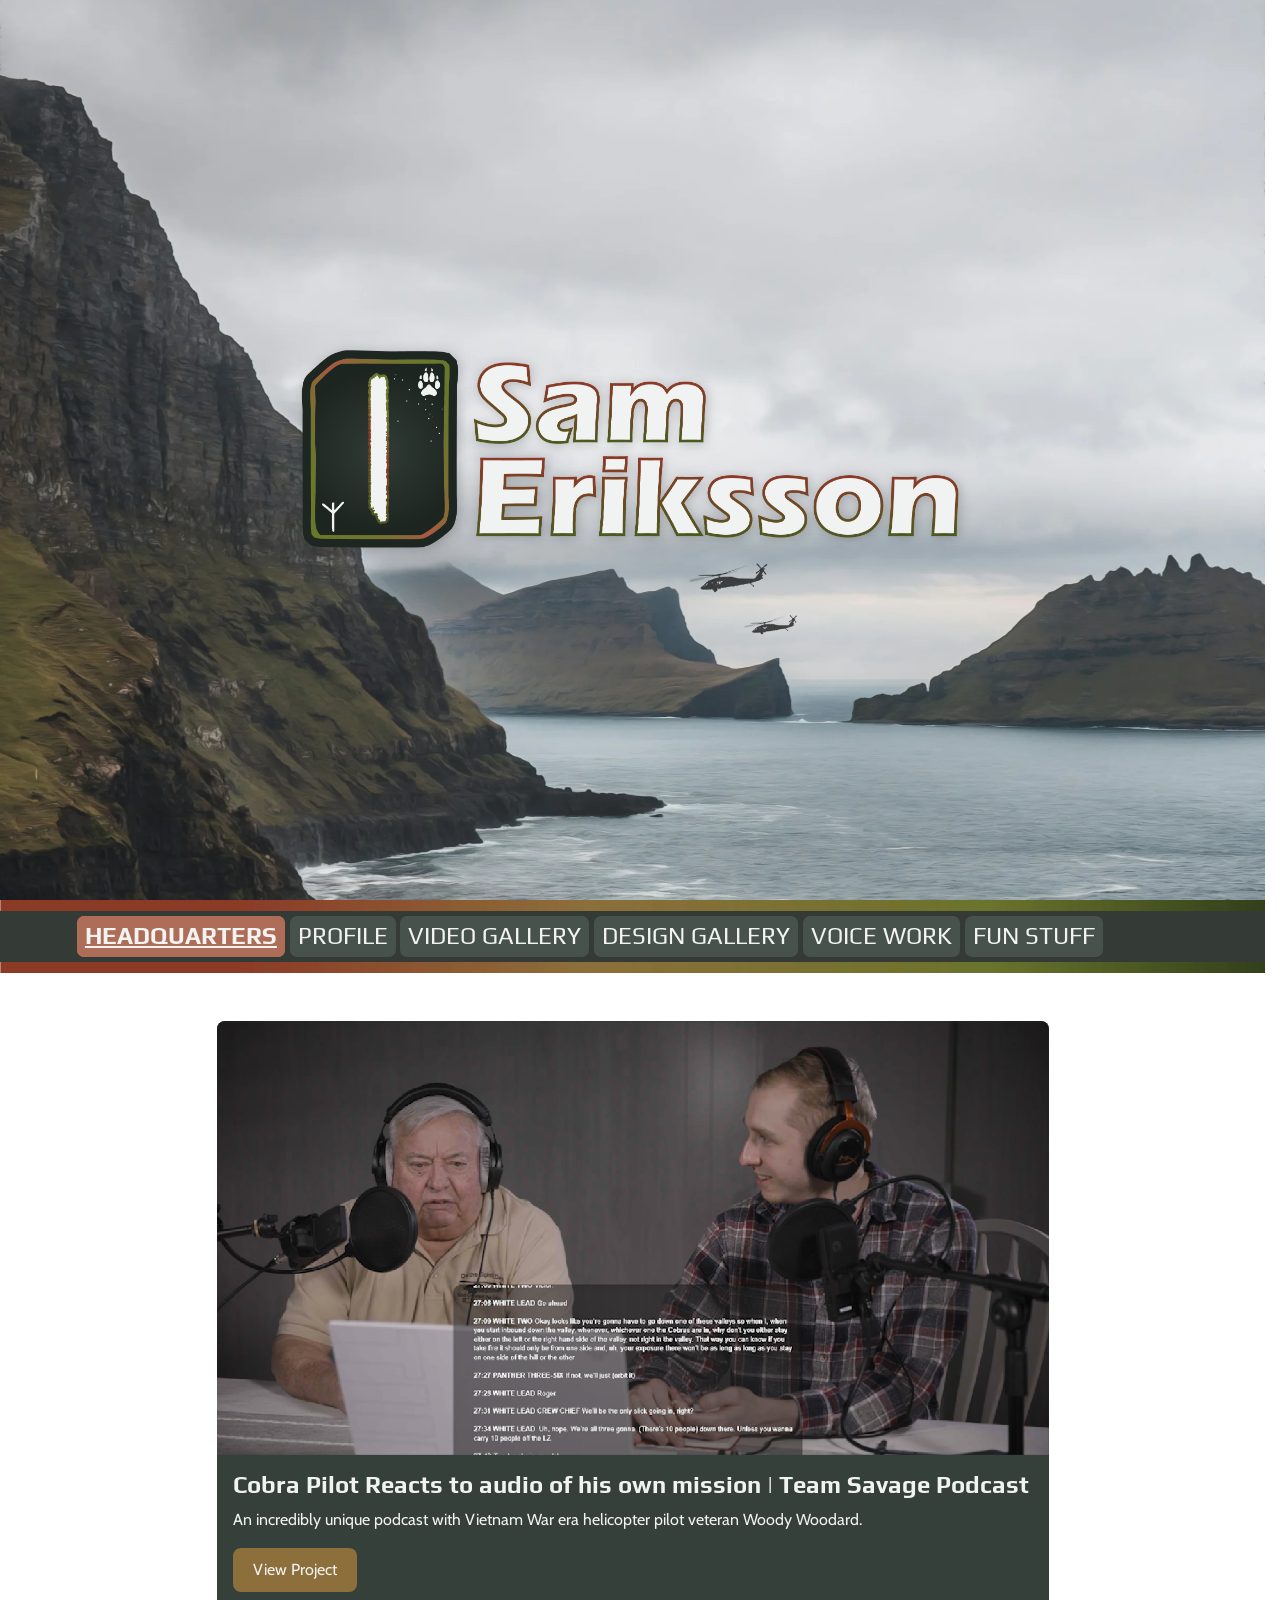
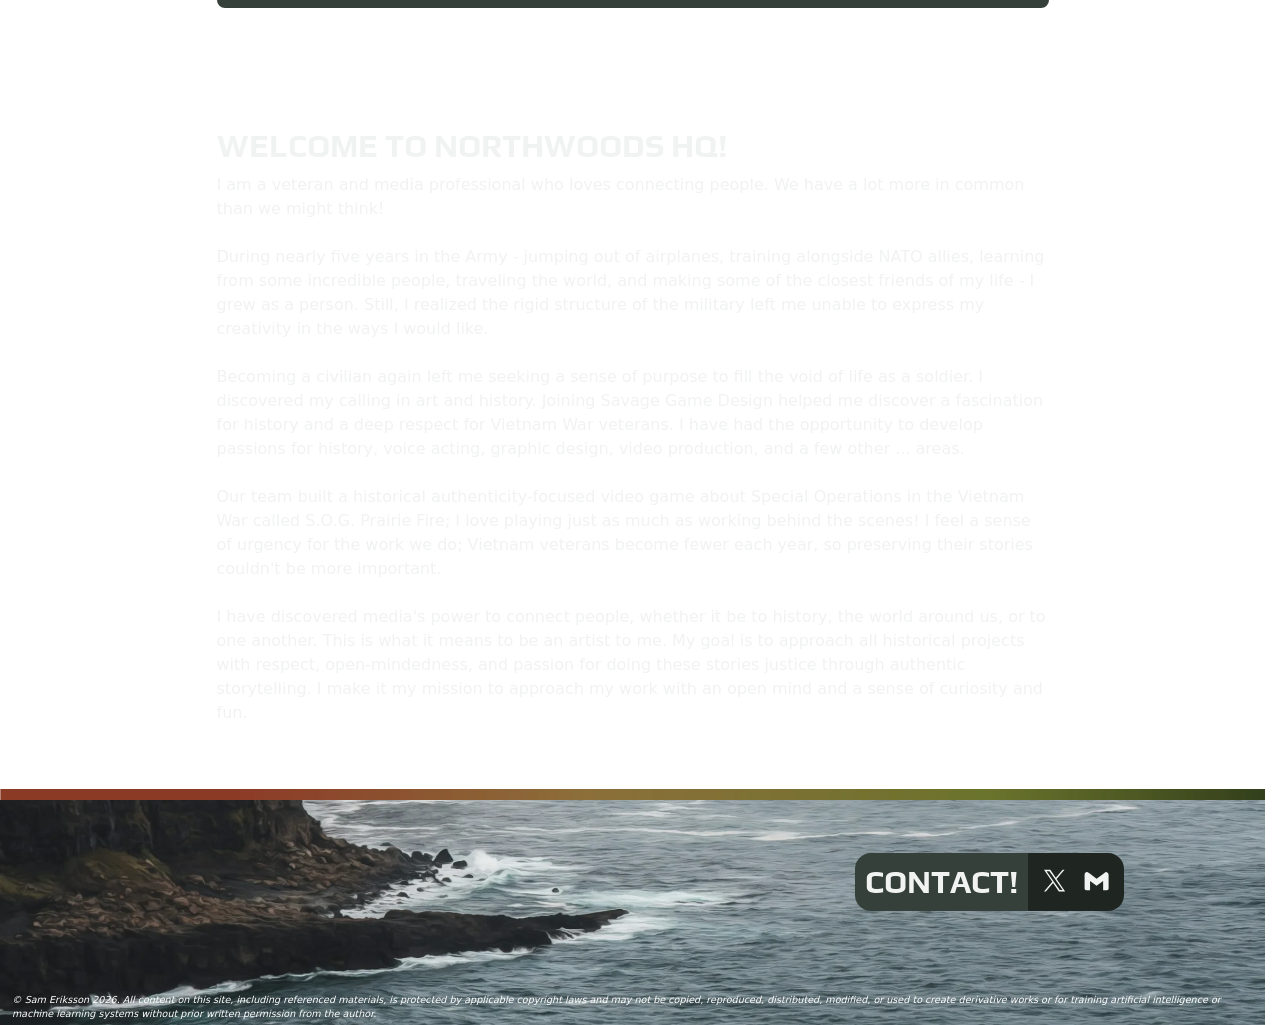
==== index.html @ 8414e34a "MAJOR update to video gallery content and functionality fixed bug with iframes disappearing" ====
<!DOCTYPE html>

<html lang="en">

	<head>
		<link href='https://cdn.knightlab.com/libs/soundcite/latest/css/player.css' rel='stylesheet' type='text/css'><script type='text/javascript' src='https://cdn.knightlab.com/libs/soundcite/latest/js/soundcite.min.js'></script>

		<link rel="stylesheet" href="https://cdnjs.cloudflare.com/ajax/libs/animate.css/4.1.1/animate.min.css"/>
		
		<meta name="viewport" content="width=device-width, initial-scale=1">

		<meta name="description" content="Voice Actor, artist, historical enthusiast who is passionate about storytelling and authenticity. Currently a member of Team Savage.">

		<title>Sam Eriksson</title>

		<link href="https://cdn.jsdelivr.net/npm/bootstrap@5.3.8/dist/css/bootstrap.min.css" rel="stylesheet" integrity="sha384-sRIl4kxILFvY47J16cr9ZwB07vP4J8+LH7qKQnuqkuIAvNWLzeN8tE5YBujZqJLB" crossorigin="anonymous">

		<meta property="og:image" content="https://nordtactics.github.io/images/thumbnail.webp">

		<link href="./styles/style.css" rel="stylesheet">

		<link rel="icon" href="images/favicon.ico" type="image/x-icon">

</head>
	
	<body>
		

		<!-- Hero Section -->
		<section id="hero" class="hero-section">
			<div class="container h-100 d-flex align-items-center justify-content-center">
				<div class="text-center text-white">
					<img id="herologo" src="images/logoheader.webp"/>
					<!--<p class="lead mb-4">Crafting beautiful digital experiences</p>-->
				</div>
			</div>
		</section>
		<!-- Navigation -->
		<div class="container-fluid sticky-top navcontainer">
			<img id="colorbar" src="images/colorbar.webp"></img>

			<nav class="navbar navbar-expand-md navbar-dark justify-content-center sticky-top">
				
				<div class="container">

					<button class="navbar-toggler" type="button" data-bs-toggle="collapse" data-bs-target="#navbarNav" aria-controls="navbarNav" aria-expanded="false" aria-label="Toggle navigation">
						<span class="navbar-toggler-icon"></span>
								</button>

							<div class="collapse navbar-collapse" id="navbarNav">								<ul class="navbar-nav">
									<li class="nav-item">
										<a class="nav-link selected" href="index.html">HEADQUARTERS</a>
									</li>
									<li class="nav-item">
										<a href="profile.html" class="nav-link" href="#">PROFILE</a>
									</li>
									<li class="nav-item">
										<a class="nav-link" href="videogallery.html">VIDEO GALLERY</a>
									</li>
										<li class="nav-item">
										<a class="nav-link" href="designgallery.html">DESIGN GALLERY</a>
									</li>
									<li class="nav-item" href="#work">
										<a class="nav-link" href="voicework.html">VOICE WORK</a>
									</li>
									<li class="nav-item" href="#work">
										<a class="nav-link" href="fun.html">FUN STUFF</a>
									</li>
								</ul>
							</div>
					

				</div>
			</nav>
	        <img id="colorbar" src="images/colorbar.webp"></img>

		</div>

		<!-- Content -->

			<section class="carousel py-5">
			<div class="container">
				
				<div class="carousel slide" id="HQCarousel" data-bs-interval="6000" data-bs-ride="carousel">
					<div class="carousel-inner">
						<div class="carousel-item active">
							<div class="card work-card">
								<img class="thumbnail" src="images/thumbs/woody.webp">
									<div class="card-body">
										<h2 class="card-title">Cobra Pilot Reacts to audio of his own mission | Team Savage Podcast</h5>
										<p class="card-text">An incredibly unique podcast with Vietnam War era helicopter pilot veteran Woody Woodard.</p>
										<button type="button" class="btn btn-primary" data-bs-toggle="modal" data-bs-target="#p1DetailsModal">
										View Project
										</button>
									</div>
							</div>
						</div>
						<div class="carousel-item">
							<div class="card work-card">
								<img class="thumbnail" src="images/thumbs/atf.webp">
									<div class="card-body">
										<h2 class="card-title">Across The Fence Trailer | Team Savage</h5>
										<p class="card-text">An overview trailer for the latest gamemode for S.O.G. Prairie Fire.</p>
										<button type="button" class="btn btn-primary" data-bs-toggle="modal" data-bs-target="#p2DetailsModal">
										View Project
										</button>
									</div>
							</div>
						</div>
						<div class="carousel-item">
							<div class="card work-card">
								<img class="thumbnail" src="images/thumbs/hh.webp">
									<div class="card-body">
										<h2 class="card-title">Hall of Heroes Display Video | Team Savage</h5>
										<p class="card-text">A historical overview of MACV-SOG combining historical photos and images with cinematic footage from S.O.G. Prairie Fire. Currently displayed at Ft. Campbell, KY.</p>
										
									</div>
									<div class="card-body btn-low">
										<button type="button" class="btn btn-primary" data-bs-toggle="modal" data-bs-target="#p3DetailsModal">
										View Project
										</button>
									</div>
							</div>
						</div>
					</div>
					<button class="carousel-control-prev" type="button" data-bs-target="#HQCarousel" data-bs-slide="prev">
						<span class="carousel-control-prev-icon" aria-hidden="true"></span>
					</button>
					<button class="carousel-control-next" type="button" data-bs-target="#HQCarousel" data-bs-slide="next">
						<span class="carousel-control-next-icon" aria-hidden="true"></span>
					</button>
				</div>
			<div class="textcontent">
			<h2 class="headingspacer">WELCOME TO NORTHWOODS HQ!</h2>
			<p class="text-start">
				
				I am a veteran and media professional who loves connecting people. We have a lot more in common than we might think! 
				<br/>
				<br/>During nearly five years in the Army - jumping out of airplanes, training alongside NATO allies, learning from some incredible people, traveling the world, and making some of the closest friends of my life - I grew as a person. Still, I realized the rigid structure of the military left me unable to express my creativity in the ways I would like. 
				<br/>
				<br/>Becoming a civilian again left me seeking a sense of purpose to fill the void of life as a soldier. I discovered my calling in art and history. Joining Savage Game Design helped me discover a fascination for history and a deep respect for Vietnam War veterans. I have had the opportunity to develop passions for history, voice acting, graphic design, video production, and a few other ... areas.
				<br/>
				<br/>Our team built a historical authenticity-focused video game about Special Operations in the Vietnam War called S.O.G. Prairie Fire; I love playing just as much as working behind the scenes! I feel a sense of urgency for the work we do; Vietnam veterans become fewer each year, so preserving their stories couldn't be more important. 
				<br/>
				<br/>I have discovered media's power to connect people, whether it be to history, the world around us, or to one another. This is what it means to be an artist to me. My goal is to approach all historical projects with respect, open-mindedness, and passion for doing these stories justice through authentic storytelling. I make it my mission to approach my work with an open mind and a sense of curiosity and fun.</p>

			</div>
		</div>
		</section>
		





			<!-- Modal Project 1 Details-->
			<div class="modal fade" id="p1DetailsModal" tabindex="-1" aria-labelledby="exampleModalLabel" aria-hidden="true">
			<div class="modal-dialog">
				<div class="modal-content">
				<div class="modal-header">
					<h1 class="modal-title fs-5" id="exampleModalLabel"></h1>
					<button type="button" class="btn-close" data-bs-dismiss="modal" aria-label="Close"></button>
				</div>
				<div class="modal-body  justify-content-center">
					<div class="container">
						<div class="row">
							<div class="col-md-8">
								
								<div class="modalvideo">
									<iframe class="spaceout" 
									data-src="https://www.youtube.com/embed/WcFWVOX9ofk?si=j7NJPGKdG7xYlM5q" 
									src=""
									title="YouTube video player" 
									frameborder="0" 
									allow="accelerometer; autoplay=1; clipboard-write; encrypted-media; gyroscope; picture-in-picture; web-share" referrerpolicy="strict-origin-when-cross-origin" allowfullscreen>
									</iframe>	
								<h2 class="headingspacer">Cobra Pilot Reacts to audio of his own mission</h2>
								<h3>Team Savage Archival Audio Project</h3>
									<p class="bottomspacer">Of all the projects I have worked on with Team Savage, this is one of the most meaningful I have had the opportunity to be part of. Several summers ago, I undertook the task of transcribing a chaotic and lengthy audio recording of a top secret combat mission in Laos conducted by members of MACV-SOG. I began this independently in my free time, with only limited background from articles and a podcast featuring John Plaster, who served as a Covey rider on the mission.
									<br/><br/>In this role, he operated from the back seat of a forward air controller OV-10 Bronco, helping coordinate air support for two reconnaissance teams on the ground deep in enemy territory. The mission was highly unusual. Two separate teams, miles apart, were compromised at the same time. Plaster and his pilot, Mike Cryer, alongside supporting elements flying A-1 Skyraider, UH-1 Huey helicopters from the 57th Assault Helicopter Company, and AH-1G Cobra gunships from the 361st Aerial Weapons Company, worked to hold off a large enemy force long enough to extract both teams.
									<br/><br/>Early in the engagement, David “Lurch” Mixter of Recon Team Colorado was killed when an NVA rocket struck him after he pushed teammate Lyn St. Laurent to the ground, saving his life.
									<br/><br/>A tape like this is exceedingly rare, as the nature of SOG operations prevented any photographs or recordings of this nature. Still, some crew members on board a 57th AHC helicopter let the tapes roll as the battle raged in the air and on the ground. Team Savage received our copy from Barry Lewis Subelsky, and our audio engineer Dennis Kahl cleaned up the tape. We received permission from Plaster to include the recordings in our video game, S.O.G. Prairie Fire, as a way to connect players to the history and the real men who ran these missions. 
									<br/><br/>The transcription process itself was demanding. The recording captured multiple overlapping radio transmissions with little context. I spent the summer listening repeatedly, working to identify voices, terminology, and the evolving battlefield situation. I received invaluable support from my friend and MACV-SOG veteran Don Haase, a former Huey crew chief, who helped interpret difficult segments and clarify operational details.
									<br/><br/>Years later, at a SOG reunion, I spoke with Colonel Barry Pencek, who connected me with Chief Warrant Officer 3 Woody Woodard, a Cobra pilot who had flown on the mission with the 361st in January 1971. After reaching out, Woody confirmed his involvement and invited me and our film specialist Paul Hildebrandt to his home. We spent an afternoon recording an interview and reviewing the original audio together. He was exceptionally generous with his time and insight, offering a deeper understanding of the air operations that shaped the mission.
									<br/><br/>Woody sadly passed away not long after, and this video was released in his honor. This project is intended to preserve and share the experiences of the aviators and recon teams involved, and to ensure their actions and sacrifices are remembered. I edited and assembled the footage from the interview and archival audio into the final piece, which we released on the Savage Game Design YouTube channel. We later had the opportunity to meet with Lyn St. Laurent for a similar recording, which is currently in production.
									</p>
								</div>
							</div>
						</div>	
					</div>
				</div>
				<div class="modal-footer">
					<button type="button" class="btn btn-secondary" data-bs-dismiss="modal">Close</button>
				</div>
				</div>
			</div>
			</div>
			<!-- Modal Project 2 Details-->
				<div class="modal fade" id="p2DetailsModal" tabindex="-1" aria-labelledby="exampleModalLabel" aria-hidden="true">
			<div class="modal-dialog">
				<div class="modal-content">
				<div class="modal-header">
					<h1 class="modal-title fs-5" id="exampleModalLabel"></h1>
					<button type="button" class="btn-close" data-bs-dismiss="modal" aria-label="Close"></button>
				</div>
				<div class="modal-body  justify-content-center">
					<div class="container">
						<div class="row">
							<div class="col-md-8">
								
								<div class="modalvideo">
									<iframe width="560" height="315" 
									data-src="https://www.youtube.com/embed/nj5T0MYm0lQ?si=mM4EMMw5zrp8kwr2"
									src=""
									title="YouTube video player" frameborder="0" allow="accelerometer; autoplay; clipboard-write; encrypted-media; gyroscope; picture-in-picture; web-share" referrerpolicy="strict-origin-when-cross-origin" allowfullscreen></iframe>
								<h2 class="headingspacer">Across The Fence Trailer</h2>
								<h3>Team Savage S.O.G. Prairie Fire Gamemode Trailer</h3>
									<p class="bottomspacer">This is an overview trailer of Savage Game Design’s latest game mode for S.O.G. Prairie Fire: Across The Fence. To record the footage, I accompanied our developer team and friends on a mission and used Arma 3’s ‘Bulldozer’ developer camera to capture the team conducting reconnaissance on North Vietnamese forces.
									<br/><br/>I deeply enjoy creating cinematics like this. One of the key factors was keeping the intro segment short, hard hitting, and exciting. I synchronized shots from a recorded gameplay session with music from the game, and I am proud of how it turned out. It helped to work with an expert group of players from our developer reconnaissance team, RT Columbia, many of whom have met in real life. I also wanted to capture the energy of the in-game hint system, in which our voice acting team gets to portray SOG Veteran team leaders giving tactical advice to the player on missions.
									<br/><br/>Across The Fence is based on the book of the same name by John Stryker Meyer, who serves as a military advisor for S.O.G. Prairie Fire. The game mode allows players to conduct recon missions as commandos during the Vietnam War, featuring unique progression and gameplay mechanics such as unlockable skills, realistic enemy tactics, and a constant sense of operating deep in enemy territory while heavily outnumbered.
									</p>
								</div>	
							</div>
						</div>	
					</div>
				</div>
				<div class="modal-footer">
					<button type="button" class="btn btn-secondary" data-bs-dismiss="modal">Close</button>
				</div>
				</div>
			</div>
			</div>
		<!-- Modal Project 3 Details-->
			<div class="modal fade" id="p3DetailsModal" tabindex="-1" aria-labelledby="exampleModalLabel" aria-hidden="true">
				<div class="modal-dialog">
					<div class="modal-content">
					<div class="modal-header">
						<h1 class="modal-title fs-5" id="exampleModalLabel"></h1>
						<button type="button" class="btn-close" data-bs-dismiss="modal" aria-label="Close"></button>
					</div>
					<div class="modal-body  justify-content-center">
						<div class="container">
							<div class="row">
								<div class="col-md-8">
									
									<div class="modalvideo">
											<iframe width="560" height="315" 
											data-src="https://www.youtube.com/embed/8CfROBFaedk?si=qZOE0wJO1yUXdnpR" 
											src=""
											title="YouTube video player" frameborder="0" allow="accelerometer; autoplay; clipboard-write; encrypted-media; gyroscope; picture-in-picture; web-share" referrerpolicy="strict-origin-when-cross-origin" allowfullscreen></iframe>
										<h2 class="headingspacer">Hall of Heroes Display Video</h2>
										<h3>Team Savage MACV-SOG Tribute</h3>
											<p class="bottomspacer">Savage Game Design had the opportunity to contribute to a collaborative effort to create a museum exhibit focused on MACV-SOG, a highly-classified unit that conducted incredibly dangerous operations during the Vietnam War and pioneered many tactics, techniques, and procedures that would reach decades into the future of Special Operations history. 
											<br/><br/>My role within the project was to help produce and narrate the video components of the display. I adapted our original release trailer for S.O.G. Prairie Fire, filmed and edited by the legendary FlawlessWarGamer, into a historical overview of MACV-SOG, revising the copy, adding new narration, using photos and video provided by our veteran friends, adding footage from our podcasts with veterans, and including historical videos from the national archives. 
											<br/><br/>The intent was to help currently serving Special Forces soldiers understand the history and legacy of MACV-SOG. The video is displayed at the Hall of Heroes at Fort Campbell, home of the 5th Special Forces Group. I combined elements from our video game trailer with gameplay footage, historical footage, and audio elements to complete this project.
											<br/><br/>The display was a team effort, with contributions from many SOG Veterans, the Special Operations Association, the JFK Special Warfare Museum, USASOC and 5th SFG historians, Team Savage, and the Modern Forces Living History group. 
											<br/><br/>You can view the display's unveiling <a href="https://youtu.be/5sn6qmn6m1M?si=hHsdT7SvYc6leSl2" target="_blank" rel="noopener noreferrer">here</a>.
												<br/>
										</p>
									</div>
								</div>	
							</div>
						</div>
					</div>
						<div class="modal-footer">
							<button type="button" class="btn btn-secondary" data-bs-dismiss="modal">Close</button>
						</div>
					</div>
				</div>
			</div>
		</section>

		<img id="colorbar" src="images/colorbar.webp"></img>

		<footer>
			<div class="container-fluid footernordic">
				<div class="row ">
					<div class="col-md-8"><p></p></div>
					<div class="col-md-4">
					</div>
				</div>
				<div class="row ">
					<div class="col-md-8"></div>
					<div class="col-md-4">
						<h2 class="contactbuttonlightside">CONTACT!</h2>
						<h2 class="contactbutton">
							<a href="https://x.com/NordTactics" target="_blank" class="footer-link">
								<!-- <img class=iconinline src="icons/bx-twitter-x.svg"> -->
								 <svg xmlns="http://www.w3.org/2000/svg" viewBox="0 0 24 24" width="24" height="24" fill="currentColor"class="iconinline"><g fill="currentColor"><!--Boxicons v3.0.8 https://boxicons.com | License  https://docs.boxicons.com/free--><path d="M13.68 10.62 20.24 3h-1.55L13 9.62 8.45 3H3.19l6.88 10.01L3.19 21h1.55l6.01-6.99 4.8 6.99h5.24l-7.13-10.38Zm-2.13 2.47-.7-1-5.54-7.93H7.7l4.47 6.4.7 1 5.82 8.32H16.3z"></path></g></svg>
							</a>
							<!-- <a href="mailto:nordtacticsnwg@gmail.com">
								<img class=iconinline src="icons/bx-gmail.svg">
							</a> -->
							<a href="mailto:nordtacticsnwg@gmail.com" target="_blank" class="footer-link">
								<svg xmlns="http://www.w3.org/2000/svg" viewBox="0 0 24 24" width="24" height="24" fill="currentColor" class="iconinline"><g fill="currentColor"><!--Boxicons v3.0.8 https://boxicons.com | License  https://docs.boxicons.com/free--><path d="m18.73 5.41-1.28 1L12 10.46 6.55 6.37l-1.28-1A2 2 0 0 0 2 7.05v11.59A1.36 1.36 0 0 0 3.36 20h3.19v-7.72L12 16.37l5.45-4.09V20h3.19A1.36 1.36 0 0 0 22 18.64V7.05a2 2 0 0 0-3.27-1.64"></path></g></svg>								</a>
						</h2>
					</div>
				</div>
				<div class="row h-40 ">
					
				</div>
				<div class="row align-items-end">
					<div class="col-md-12">
						<p class="d-flex align-self-end lowercr">&copy Sam Eriksson 2026. All content on this site, including referenced materials, is protected by applicable copyright laws and may not be copied, reproduced, distributed, modified, or used to create derivative works or for training artificial intelligence or machine learning systems without prior written permission from the author.</p>
					</div>
				</div>
			</div>
			
		</footer>
			<script src="https://cdn.jsdelivr.net/npm/bootstrap@5.3.8/dist/js/bootstrap.bundle.min.js"></script>
			<script src="https://code.jquery.com/jquery-3.6.0.min.js"></script>
			<script>
				$(document).ready(function () {

					$(".modal").on("show.bs.modal", function () {
						var $if = $(this).find('iframe');
						var src = $if.attr("data-src");

						if ($if.attr("src") !== src) {
							$if.attr("src", src);
						}
					});

					$(".modal").on("hidden.bs.modal", function () {
						var $if = $(this).find('iframe');
						$if.attr("src", "");
					});

					// Carousel height normalization
					const cards = document.querySelectorAll('.carousel-item');
					const carousel = document.querySelector('.carousel-inner');

					if (carousel && cards.length > 0) {
						const heights = Array.from(cards).map(card => {
							const isHidden = !card.classList.contains('active');

							if (isHidden) {
								card.style.display = 'block';
								card.style.visibility = 'hidden';
								card.style.position = 'absolute';
							}

							const height = card.clientHeight;

							if (isHidden) {
								card.style.display = '';
								card.style.visibility = '';
								card.style.position = '';
							}

							return height;
						});

						const tallestHeight = Math.max(...heights, 0);
						carousel.style.minHeight = tallestHeight + 'px';
					}
					
				});
			</script>
		</body>
	</body>
</html>
---- styles/style.css ----
@import url('https://fonts.googleapis.com/css2?family=Black+Ops+One&family=Cabin:ital,wght@0,400..700;1,400..700&family=Parisienne&display=swap');
@import url('https://fonts.googleapis.com/css2?family=Play:wght@400;700&display=swap');

:root {
    --bg-color: #1F2621;
    --bg-color2: #344039;
    --text-color: #F1F2F2;
    --h-color1: #8C6F3A;
    --h-color2: #6A732C;
    --h-color3: #A65E44;
    --bg-color3: #4D5920;
}
/* 
#F1F2F2 - marble
#1F2621 - slate
#8C6F3A - lichen green
#6A732C - lichen amber
#A65E44 - lichen red 
#38401A - moss green
*/

/* Hero Section */
body{
    background-color: var(--bg-color2);
    color: var(--text-color);

    overflow-x: hidden;

    
}
.hero-section {
    background: url(../images/nordic.webp);
    background-size: cover;
    background-position: 50% 50%;
    height: 100vh;
    display: flex;
    align-items: center;
    justify-content: center;
    color: white;
    
}
.minihero {
    background: url(../images/nordic.webp);
    background-size: cover;
    background-position: 50% 63%;
    height:30vh;
    display: flex;
    align-items: left;
    justify-content: center;
    color: white;
    
}

#miniherologo {
  width: auto; 
  height: 30vh; 
  justify-content: center;
}

.modal-img {
    display: block;
    max-width: 100%;
    height: auto;
    margin: 0 auto;
}

.modalvideo iframe {
    width: 100%;
    height: 100%;
    display: flex;
    border: 0;
    justify-content: center;
}

.spaceout {
    padding-bottom: 1em;
}

html {
    scrollbar-gutter: stable;
    background-color: var(--bg-color2);
    background: url(../images/BGWorld.webp);
    background-size: cover;
    background-position: top center;
    background-attachment:fixed;
}

body {
    background-attachment: fixed;
    background: transparent;
}

body.modal-open {
    padding-right: 0 !important;
}

.modalvideo {
    width:55vw;
    aspect-ratio: 16 / 9;
    margin: 0 auto;
}

.modal-dialog {
    display: flex;
    min-width: 60vw;
}

.modal-body img {
    width: 100%;
}

.modal-backdrop {
  background-color: var(--bg-color);
}

.modal-header {
    background-color: var(--bg-color2);
    color: var(--text-color);
}

.modal-footer {
    background-color: var(--bg-color2);
    color: var(--text-color);
}

.modal-body {
    background-color: var(--bg-color);
    color: var(--text-color);
    /* background: url(../images/BGWorld.webp); */
    background-size: cover;
    background-position: top center;
    background-attachment:fixed;
    background-blend-mode: multiply;
}

.btn-close {
    filter:invert(100%);
}

.bg-light {
    background-color: red;
}

.hero-section h1 {
    font-family: 'Play', serif;
}

h2, h3, h4, h5 {
    font-family: 'Play', serif;
    display:block;
}

h4 {
    font-style: italic;
    margin-top: 0em !important;
    margin-bottom: 1em;
}

a {
    color: var(--h-color1)
}

.headingwsubtitle {
    margin-bottom: 0.0em !important;
}

a:hover {
    color: var(--h-color2);
    transition: all 0.2s ease;

}

.headingspacer {
    margin-top: 0.4em;
}

.bottomspacer {
    margin-bottom: 1.5em;
}

.hero-section .lead {
    font-size: 1.5rem;
}

.work-card img {
    height: auto;
    object-fit: cover;
    border-top-left-radius: 0.5em;
    border-top-right-radius: 0.5em;
    opacity: 100%;

}

.work-card {
    font-family: 'Cabin', sans-serif;
    background-color: var(--bg-color2);
    color: var(--text-color);
    opacity: 100%;
    border-radius: 0.5em;
    border: none;
    max-width: 65vw;
    margin: 0 auto;
    
}


.card-title {
    color: var(--text-color);
    font-size: 1.5em;
}

h2 {
    font-weight: 700;
    color: var(--text-color);
}

.btn {
    background-color: var(--h-color1);
    color: var(--text-color);
    border-radius: 0.5em;
    border: none;
    padding: 10px 20px;
    font-size: 1rem;
    --bs-btn-hover-bg: var(--h-color2);
}

.btn:hover {
    transform: translateY(-1px); 
    transition: all 0.2s ease;
}

/* NAVBAR */

.selected {
    font-weight:600;
    text-decoration:underline ;
    outline: 0.15em solid var(--h-color3);
    outline-offset: -0.15em;
    border-radius: inherit;
    display: block;
    background-color: var(--h-color3) !important;
    --bs-navbar-hover-color: var(--text-color) !important;

}

.selected:hover {
    filter: brightness(1.2);
    transform: translateY(-1px); 
    transition: all 0.2s ease;
    color:white;
    
    
}

nav.navbar {
    background-color: var(--bg-color);
    opacity: 0.9;
    border-radius: 0em;
    border: none;
    
}

.navbar {
    --bs-navbar-color: var(--text-color);
    font-family: 'Play', sans-serif;
    --bs-navbar-padding-y: 0rem;
    font-size: x-large;
    white-space: nowrap;
}

.navbar .nav-link {
    padding: 0.1em;
    border-radius: 0.3em;
    background-color: var(--bg-color2);
    margin-right: 0.1em;
    margin-left: 0.1em;
    margin-top: 0.2em;
    margin-bottom: 0.2em;
    white-space: nowrap;
}

.navbar .nav-link:hover {
    filter brightness(1.2);
    transform: translateY(-1px); 
    transition: all 0.2s ease;
    background-color: var(--h-color2);
    color:white
}

.custom-toggler.navbar-toggler {
           border-color: var(--h-color1);
       }

.container-fluid {
    padding-right: 0em;
    padding-left: 0em;
}
#colorbar {
  display: block;
  width: 100%;
    height: 0.7em;

}

.thin {
    border: none;
    margin: 0;
    padding: 0;
    height: 0.7em;

}

#herologo {
    width: 65vw; 
  height: auto; 
}

/* Slider */
/* .gallery-body {
    background-color: var(--bg-color2);
    color: var(--text-color);
    background: url(../images/BGWorld.webp);
    background-size: cover;
    background-position: top center;
    background-attachment:fixed;
    width:100%;
    height:auto;
    flex-direction: column;
    align-items: center;
    justify-content: center;
}


.container-gallery {
    width: 100%;
    margin-top: 10vh;
    padding: 0 10px;
    overflow-x: auto;
    overflow-y: hidden;
    scroll-behavior: smooth;

}

.container-gallery::-webkit-scrollbar {
    
}

.container-gallery .wrapper {
    display: flex;
    gap: 1rem;
    width: max-content;
  }  */

.rowgap {
    margin-bottom: 3vh;
}


.gallery-work-card {
    flex: 0 0 40vw;
    max-width: 30vw;
    display: flex;
    flex-direction: column;
    font-family: 'Cabin', sans-serif;
    background-color: var(--bg-color2);
    color: var(--text-color);
    border-radius: 0.6em;
}

.gallery-work-card .btn {
    padding: 0.4em 0.8em;
    width: 100%;
    margin:0em
}

.gallery-work-card .card-body {
    padding: 0.7em;
    display:flex;
    flex-direction:column;
    justify-content:flex-start;
}

.align-btn-low {
    display:flex;
    flex-direction:column;
    justify-content:flex-end;
    max-height: 7.5vh;
    padding-top: 0em !important;
}

.gallery-work-card h2 {
    font-size: 1.0em;
}

.card-title{
    justify-self: flex-start;
}

.gallery-work-card p {
    font-size: 0.7em;
}

.gallery-work-card p.card-text {
    margin-bottom:0.7em
}

.gallery-work-card img {
    width: 100%;
    height: auto;
    object-fit: cover;
    border-top-left-radius: 0.5em;
    border-top-right-radius: 0.5em;

}


/* Carousel */

.carousel-item {
    width:100%;
}

.carousel-control-prev {
    height: 50%;
    top: 25%; 
}

/*footer*/

.footernordic .col-md-4 {
     display: flex;
}

.footernordic {
    background: url(../images/nordic.webp);
    background-size: cover;
    background-position: 50% 90%;
    height: 25vh;
    color: white;
    align-items: center;
    display: flex;
    flex-direction: column;
    justify-content: space-between;
}


.contactbutton {
    padding: 0.3em;
    border-top-right-radius: 0.5em;
    border-bottom-right-radius: 0.5em;
    background-color: var(--bg-color);
    text-align: center;
    display: inline;
}

.contactbuttonlightside {
    padding: 0.3em;
    border-top-left-radius: 0.5em;
    border-bottom-left-radius: 0.5em;
    background-color: var(--bg-color2);
    text-align: left;
    display: inline;
}

.lowercr {
    justify-content: left;
    text-align: left;
    align-items: baseline;
    font-style: italic;
    font-size: 0.6em;
    margin-bottom: 0.4em;
}
.footer-link {
    text-decoration: none;
    color: inherit;
}

.footer-link:hover {
    color: var(--h-color2);
    
}

.footer-link:hover .iconinline
{
    filter brightness(1.2);
    transform: translateY(-1px); 
    transition: all 0.2s ease;
    fill:#8C6F3A !important;
  
}


footer div.row {
    width: 100%;
}

/*icon*/

.icon {
    width: 1em;    
    height: 1em;      
    vertical-align: top; 
    fill: #8C6F3A;  
    filter:invert(100%);
    margin-right: 0.3em;
    margin-top: 0.3em;
    cursor: pointer;
}

.iconinline {
    width: 1.1em;    
    height: 1.1em;      
    vertical-align: top; 
    /* filter:invert(100%); */
    cursor: pointer;
    padding: 0.1em;
    fill: var(--text-color);
}

.icontext {
    font-size: 24px;  
}




@media screen and (max-width: 576px) {
    .modalvideo {
    width:80vw;
    aspect-ratio: 16 / 9;
    margin: 0 auto;
    }
    #miniherologo {
    width: 100vw; 
    height: auto; 
    justify-content: center;
    }
    .gallery-work-card {
    width: 100vw; 
    height: auto; 

}

}

@media screen and (max-width: 768px) {
    .gallery-work-card {
    width: 100vw; 
    height: auto; 
    width: 100%;
    max-width: 100%;
    display: flex;
    flex-direction: column;
}
}

@media screen and (max-width: 1080px) {
    .work-card {
        max-width: 100vw;
        
    }
    .card-body {
    }
}

@media screen and (min-width: 1080px) {

    .textcontent {
    max-width: 65vw !important;
    max-width: 65vw;
    margin: 0 auto;
    padding-top: 2rem;
}
}
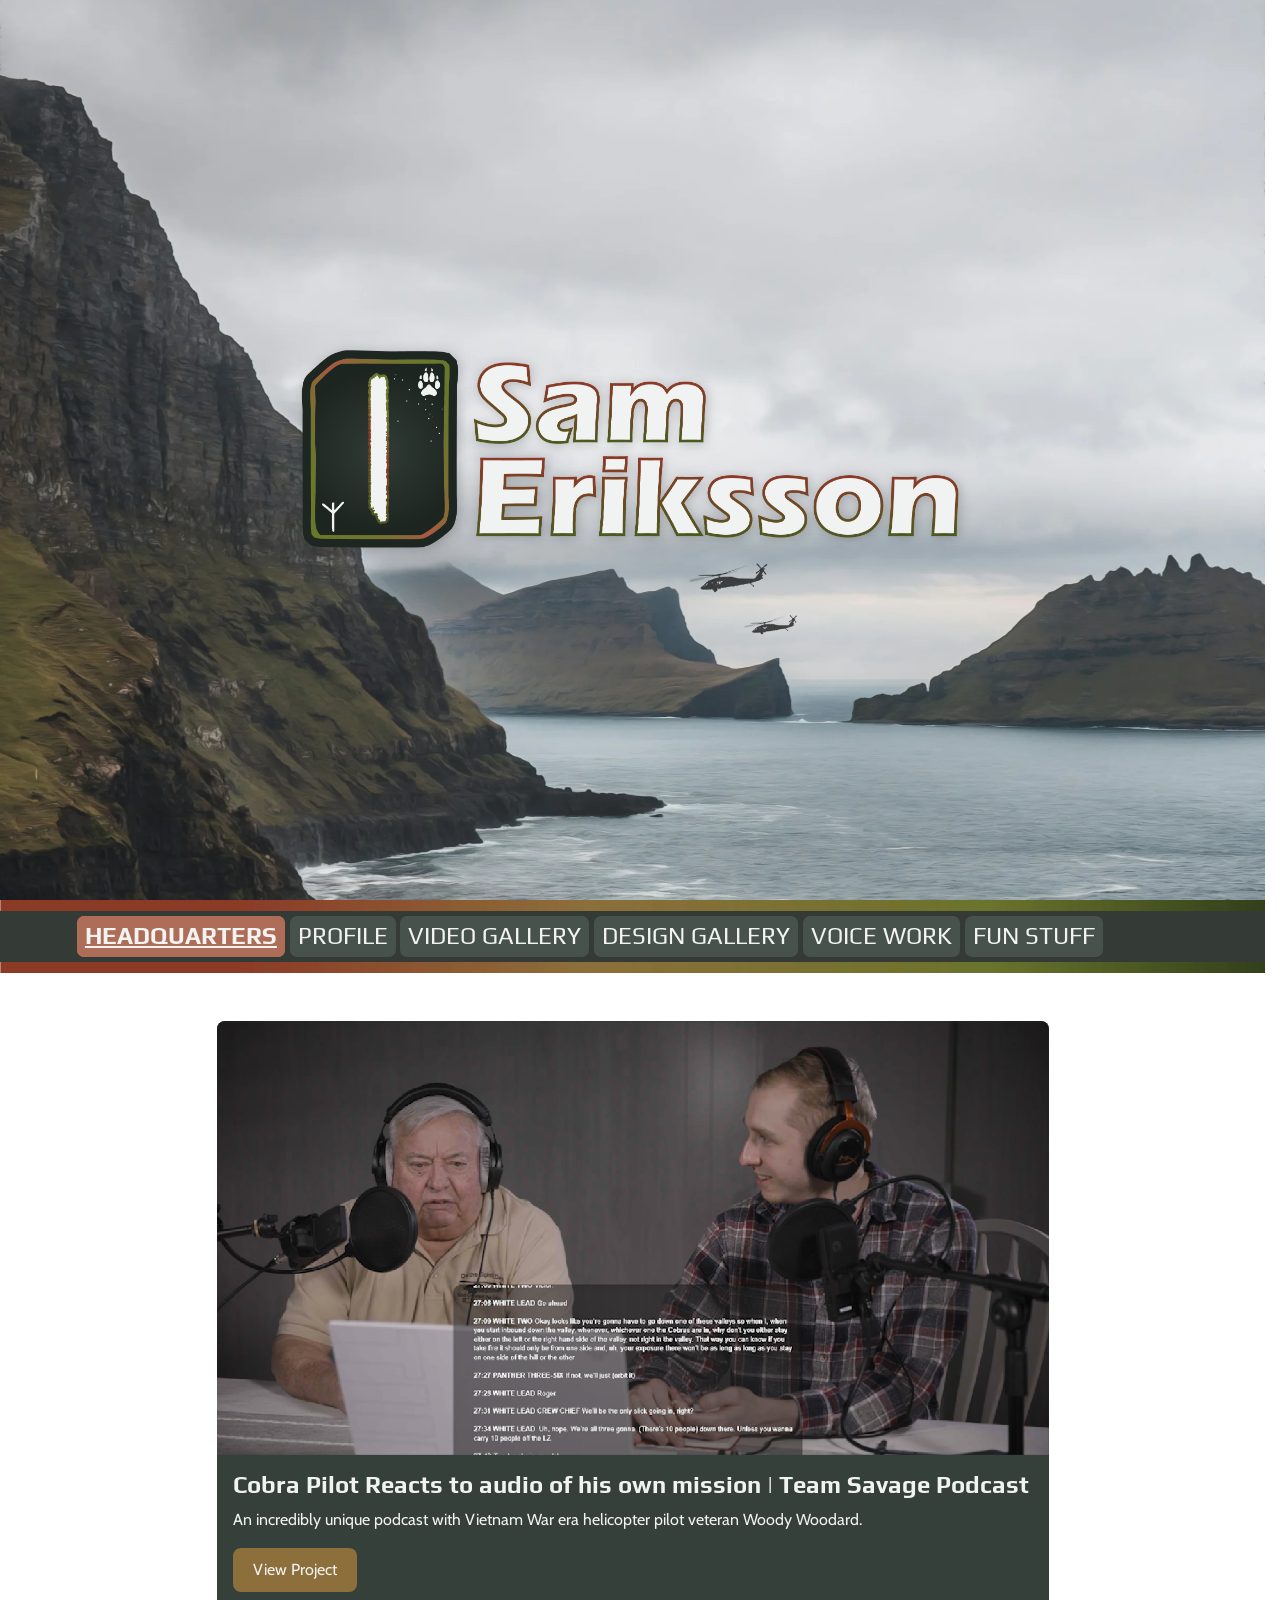
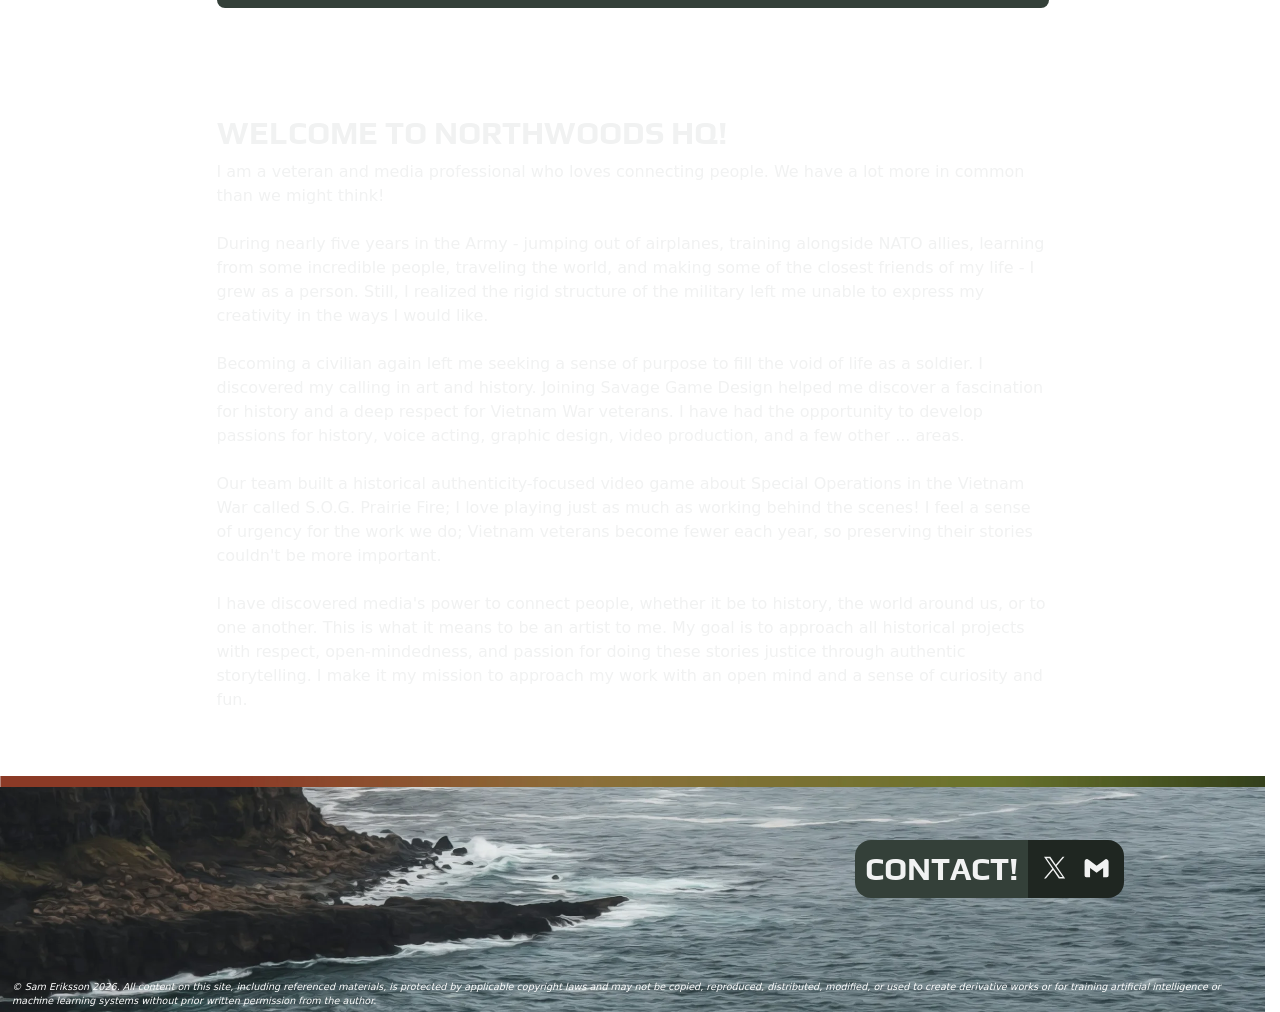
==== commit 9f0f5188: "fixed content" ====
--- a/index.html
+++ b/index.html
@@ -131,7 +131,7 @@
 					</button>
 				</div>
 			<div class="textcontent">
-			<h2 class="headingspacer">WELCOME TO NORTHWOODS HQ!</h2>
+			<h2 class="">WELCOME TO NORTHWOODS HQ!</h2>
 			<p class="text-start">
 				
 				I am a veteran and media professional who loves connecting people. We have a lot more in common than we might think! 
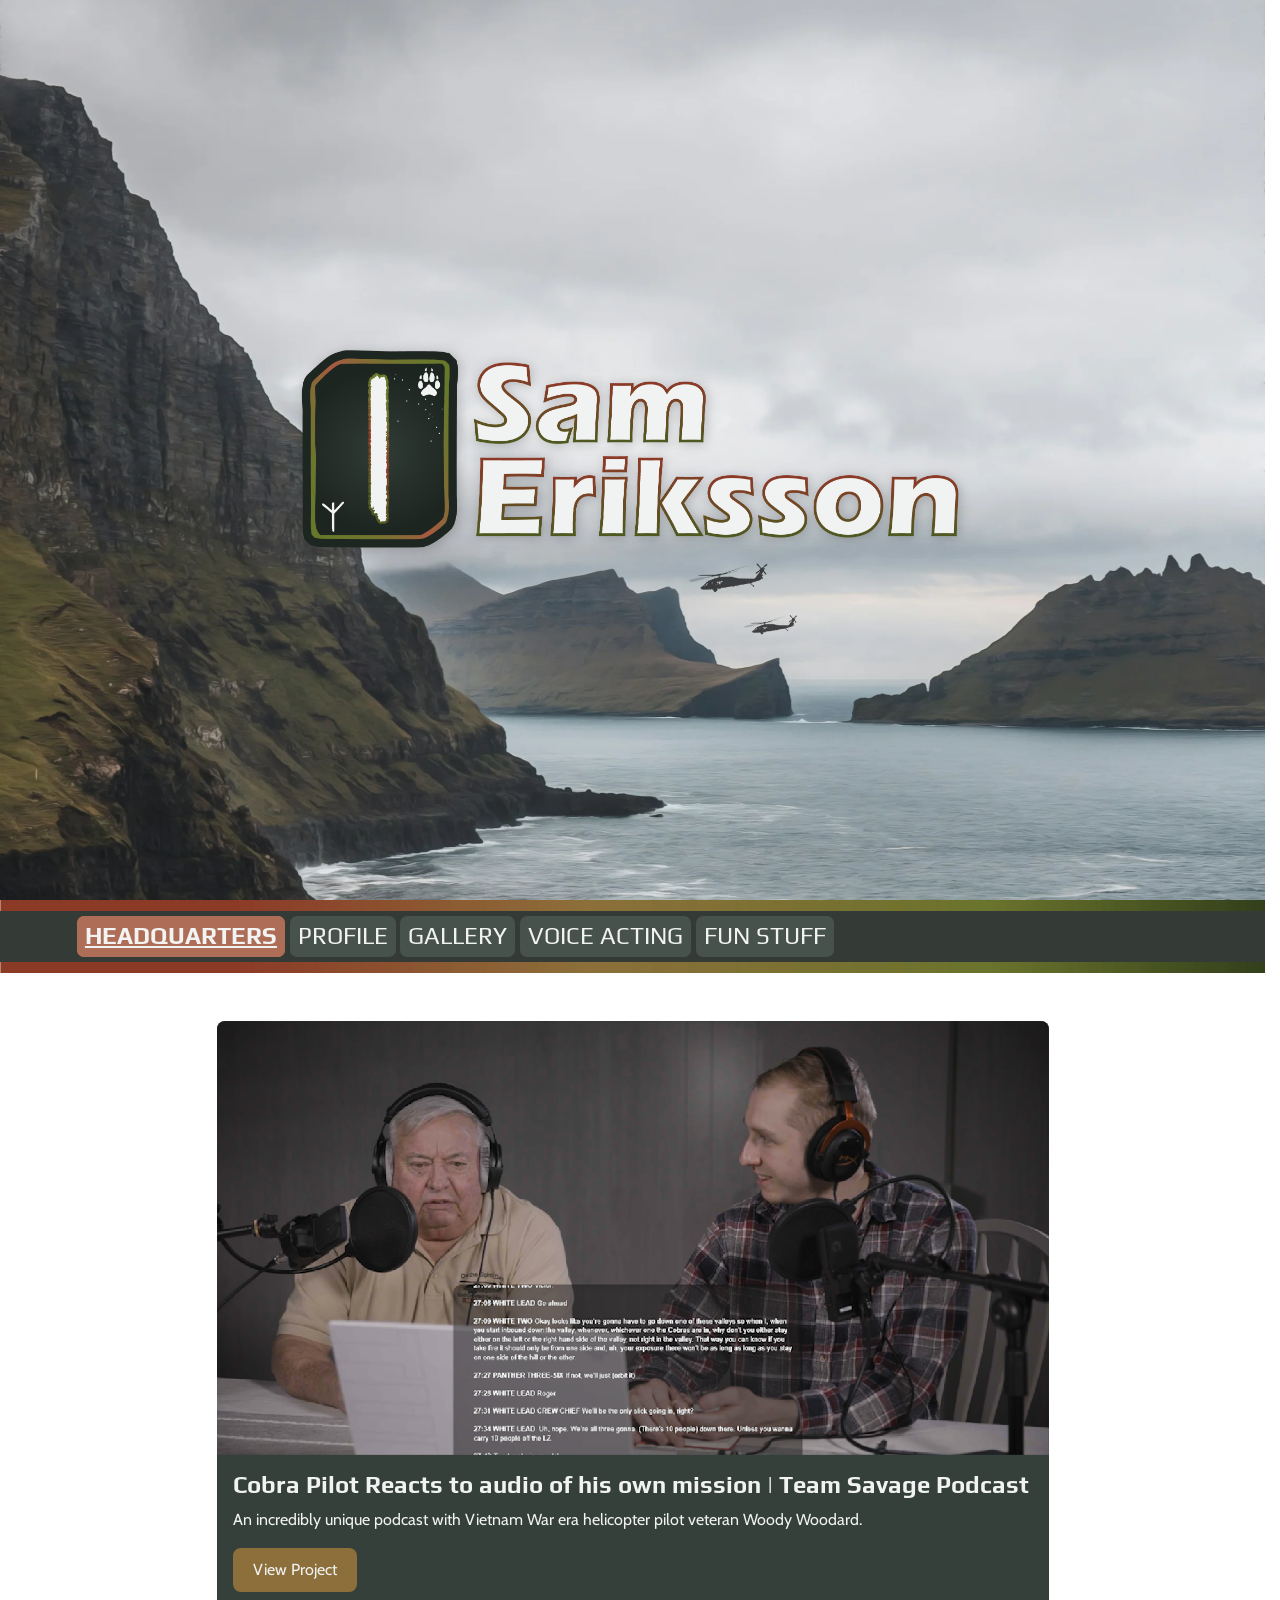
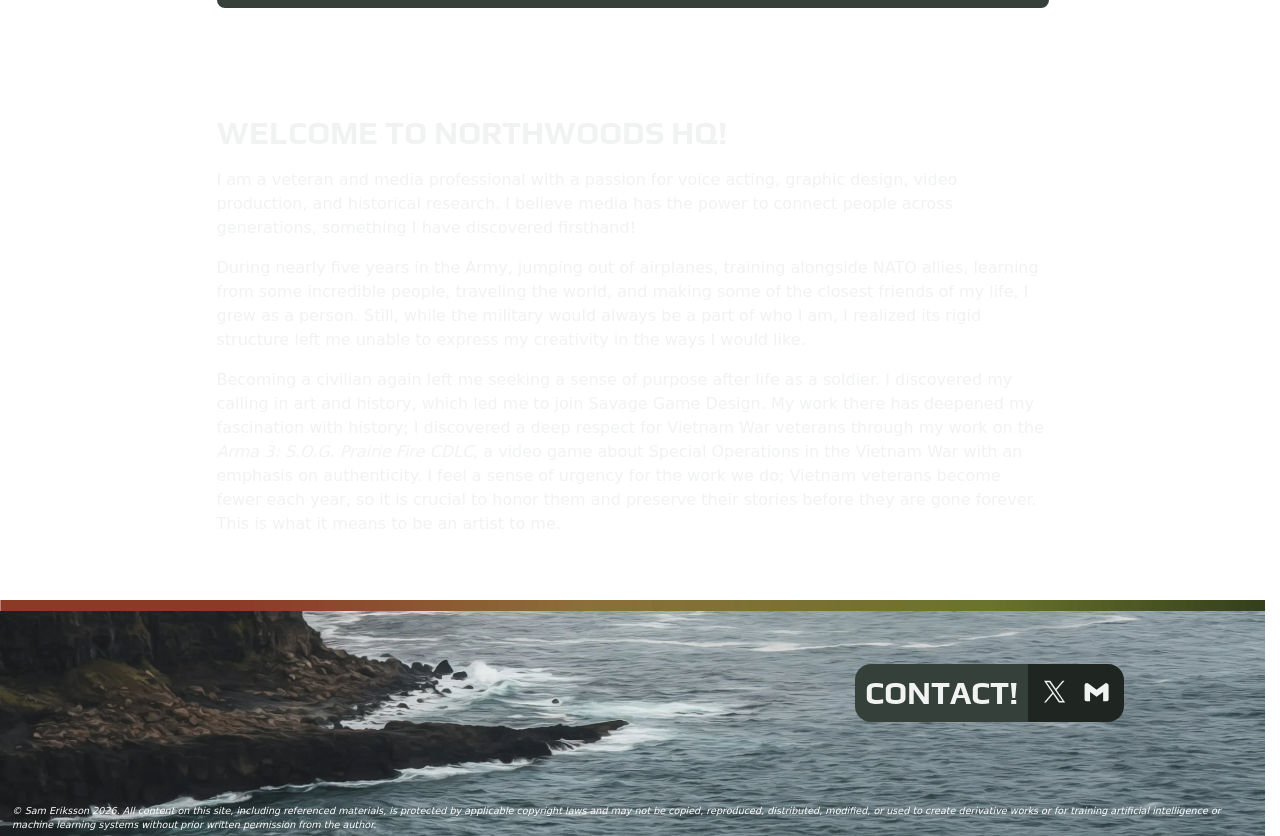
==== commit b6fe0ab0: "major update to gallery, combined video and design gallery sections" ====
--- a/index.html
+++ b/index.html
@@ -55,15 +55,11 @@
 										<a href="profile.html" class="nav-link" href="#">PROFILE</a>
 									</li>
 									<li class="nav-item">
-										<a class="nav-link" href="videogallery.html">VIDEO GALLERY</a>
+										<a class="nav-link" href="gallery.html">GALLERY</a>
+									<li class="nav-item">
+										<a class="nav-link" href="voice.html">VOICE ACTING</a>
 									</li>
-										<li class="nav-item">
-										<a class="nav-link" href="designgallery.html">DESIGN GALLERY</a>
-									</li>
-									<li class="nav-item" href="#work">
-										<a class="nav-link" href="voicework.html">VOICE WORK</a>
-									</li>
-									<li class="nav-item" href="#work">
+									<li class="nav-item">
 										<a class="nav-link" href="fun.html">FUN STUFF</a>
 									</li>
 								</ul>
@@ -122,6 +118,36 @@
 									</div>
 							</div>
 						</div>
+						<div class="carousel-item">
+							<div class="card work-card">
+								<img class="thumbnail" src="images/thumbs/cd1.webp">
+									<div class="card-body">
+										<h2 class="card-title">SOG Codename Dynamite, Book 1 | MACV-SOG Audiobook</h5>
+										<p class="card-text">MACV-SOG audiobook written by Henry L. (Dick) Thompson, Phd. Narrated by Sam Eriksson.</p>
+										
+									</div>
+									<div class="card-body btn-low">
+										<button type="button" class="btn btn-primary" data-bs-toggle="modal" data-bs-target="#p4DetailsModal">
+										View Project
+										</button>
+									</div>
+							</div>
+						</div>
+						<div class="carousel-item">
+							<div class="card work-card">
+								<img class="thumbnail" src="images/thumbs/pfs.webp">
+									<div class="card-body">
+										<h2 class="card-title">Title Sequence | Team Savage Prairie Fire Stories</h5>
+										<p class="card-text">Title sequence for Vietnam War interview series - complete with motion graphics animations, music from S.O.G. Prairie Fire, and historical footage.</p>
+										
+									</div>
+									<div class="card-body btn-low">
+										<button type="button" class="btn btn-primary" data-bs-toggle="modal" data-bs-target="#p5DetailsModal">
+										View Project
+										</button>
+									</div>
+							</div>
+						</div>
 					</div>
 					<button class="carousel-control-prev" type="button" data-bs-target="#HQCarousel" data-bs-slide="prev">
 						<span class="carousel-control-prev-icon" aria-hidden="true"></span>
@@ -132,18 +158,18 @@
 				</div>
 			<div class="textcontent">
 			<h2 class="">WELCOME TO NORTHWOODS HQ!</h2>
-			<p class="text-start">
-				
-				I am a veteran and media professional who loves connecting people. We have a lot more in common than we might think! 
-				<br/>
-				<br/>During nearly five years in the Army - jumping out of airplanes, training alongside NATO allies, learning from some incredible people, traveling the world, and making some of the closest friends of my life - I grew as a person. Still, I realized the rigid structure of the military left me unable to express my creativity in the ways I would like. 
-				<br/>
-				<br/>Becoming a civilian again left me seeking a sense of purpose to fill the void of life as a soldier. I discovered my calling in art and history. Joining Savage Game Design helped me discover a fascination for history and a deep respect for Vietnam War veterans. I have had the opportunity to develop passions for history, voice acting, graphic design, video production, and a few other ... areas.
-				<br/>
-				<br/>Our team built a historical authenticity-focused video game about Special Operations in the Vietnam War called S.O.G. Prairie Fire; I love playing just as much as working behind the scenes! I feel a sense of urgency for the work we do; Vietnam veterans become fewer each year, so preserving their stories couldn't be more important. 
-				<br/>
-				<br/>I have discovered media's power to connect people, whether it be to history, the world around us, or to one another. This is what it means to be an artist to me. My goal is to approach all historical projects with respect, open-mindedness, and passion for doing these stories justice through authentic storytelling. I make it my mission to approach my work with an open mind and a sense of curiosity and fun.</p>
-
+			<p class="text-start">	
+					<p>
+						I am a veteran and media professional with a passion for voice acting, graphic design, video production, and historical research. I believe media has the power to connect people across generations, something I have discovered firsthand!
+					</p>
+
+					<p>
+						During nearly five years in the Army, jumping out of airplanes, training alongside NATO allies, learning from some incredible people, traveling the world, and making some of the closest friends of my life, I grew as a person. Still, while the military would always be a part of who I am, I realized its rigid structure left me unable to express my creativity in the ways I would like.
+					</p>
+
+					<p>
+						Becoming a civilian again left me seeking a sense of purpose after life as a soldier. I discovered my calling in art and history, which led me to join Savage Game Design. My work there has deepened my fascination with history; I discovered a deep respect for Vietnam War veterans through my work on the <em>Arma 3: S.O.G. Prairie Fire CDLC</em>, a video game about Special Operations in the Vietnam War with an emphasis on authenticity. I feel a sense of urgency for the work we do; Vietnam veterans become fewer each year, so it is crucial to honor them and preserve their stories before they are gone forever. This is what it means to be an artist to me.
+					</p>
 			</div>
 		</div>
 		</section>
@@ -183,7 +209,8 @@
 									<br/><br/>The transcription process itself was demanding. The recording captured multiple overlapping radio transmissions with little context. I spent the summer listening repeatedly, working to identify voices, terminology, and the evolving battlefield situation. I received invaluable support from my friend and MACV-SOG veteran Don Haase, a former Huey crew chief, who helped interpret difficult segments and clarify operational details.
 									<br/><br/>Years later, at a SOG reunion, I spoke with Colonel Barry Pencek, who connected me with Chief Warrant Officer 3 Woody Woodard, a Cobra pilot who had flown on the mission with the 361st in January 1971. After reaching out, Woody confirmed his involvement and invited me and our film specialist Paul Hildebrandt to his home. We spent an afternoon recording an interview and reviewing the original audio together. He was exceptionally generous with his time and insight, offering a deeper understanding of the air operations that shaped the mission.
 									<br/><br/>Woody sadly passed away not long after, and this video was released in his honor. This project is intended to preserve and share the experiences of the aviators and recon teams involved, and to ensure their actions and sacrifices are remembered. I edited and assembled the footage from the interview and archival audio into the final piece, which we released on the Savage Game Design YouTube channel. We later had the opportunity to meet with Lyn St. Laurent for a similar recording, which is currently in production.
-									</p>
+									<br/><br/>The technical elements of this project included preparing files and synchronizing a scrolling text transcript with the tape audio, setting up an audio interface, microphones, headphones, and recording equipment. Paul handled the camera work. I recorded the audio of our podcast to multiple storage devices to ensure we had a backup in case of any point of failure. The podcast is primarily intended for historical enthusiasts, but is also intended to help bring Vietnam War History to players of the S.O.G. Prairie Fire game. 
+								</p>
 								</div>
 							</div>
 						</div>	
@@ -207,7 +234,7 @@
 					<div class="container">
 						<div class="row">
 							<div class="col-md-8">
-								
+									
 								<div class="modalvideo">
 									<iframe width="560" height="315" 
 									data-src="https://www.youtube.com/embed/nj5T0MYm0lQ?si=mM4EMMw5zrp8kwr2"
@@ -268,6 +295,113 @@
 					</div>
 				</div>
 			</div>
+			<!-- Modal Project 4 Details-->
+			<div class="modal fade" id="p4DetailsModal" tabindex="-1" aria-labelledby="exampleModalLabel" aria-hidden="true">
+				<div class="modal-dialog">
+					<div class="modal-content">
+					<div class="modal-header">
+						<h1 class="modal-title fs-5" id="exampleModalLabel"></h1>
+						<button type="button" class="btn-close" data-bs-dismiss="modal" aria-label="Close"></button>
+					</div>
+					<div class="modal-body  justify-content-center">
+						<div class="container">
+							<div class="row">
+								<div class="col-md-8">
+									
+									<div class="modalvideo">
+											<div class="modal-body">
+   												<img src="images/cd1full.webp" class="modal-img" alt="">
+											</div>						
+										<h2 class="headingspacer">SOG Codename Dynamite, Book 1 | MACV-SOG Audiobook</h2>
+										<h3>Written by Henry L. (Dick) Thompson, Phd.</h3>
+											<p class="bottomspacer">SOG history is a deep passion of mine, so when I was given the opportunity to help Lieutenant Colonel Dick Thompson bring his legendary book, <a href="https://www.audible.com/pd/SOG-Codename-Dynamite-Book-1-Audiobook/B0G54DCS2Z" target="blank"><em>SOG Codename Dynamite: A MACV-SOG 1-0's Personal Journal</em></a>, to audiobook format, I was beyond honored. This was my first major audiobook project, and I wanted to provide the highest quality narration and performance possible for the many passionate listeners who care deeply about SOG history, especially the veterans whose stories are told in this book, including those who are no longer with us.
+											<br/><br/>I came into this project with several years of SOG history research, along with firsthand experience getting to know SOG veterans at reunions each year. I had also previously worked on SOG voice acting for the <em>S.O.G. Prairie Fire</em> video game, which helped inform my approach to tone, authenticity, and delivery. I was fortunate to be able to leverage my military experience, SOG history prior knowledge, and other resources to help aid in authentic delivery. I put every ounce of passion I have for Vietnam War and Special Operations history into this performance.
+											<br/><br/>As for the technical side, this was the most ambitious audio project I have ever taken on. It was an incredible opportunity to learn everything from setting up Reaper as a digital audio workstation for punch and roll recording, to building a proper home studio environment that reduced reverb and created a better listening experience for the audience. I utilized an audio interface and condenser microphone for this project.
+											<br/><br/>I also learned a great deal about post production, including applying plugins from the iZotope series, editing out plosives, clicks, and other unwanted sounds, and maintaining consistent quality throughout the full audiobook. The final mastering was done by my good friend Dennis Kahl, also known as Lord Jarhead, who created much of the audio for the <em>S.O.G. Prairie Fire</em> video game and is well known in the Arma community for his JSRS sound mod. 
+											Dennis also provided invaluable technical advice for the project. I am very grateful for his insight!
+											<br/><br/>The performance itself was one of the greatest learning opportunities I have had as a voice actor. I had the opportunity to really dial in the narration so that it captured the story with authenticity and respect for the history behind it, while also bringing out Dick Thompson’s dry humor and the intensity of the combat segments.
+											<br/><br/>This book covers some dark, emotionally heavy, and sometimes graphic content that exemplifies raw survival mindset of a soldier at war. The combat segments were especially intense to narrate. Dick encouraged me to help convey what these warriors experienced on the ground, and what it was like to communicate with support assets during life or death situations against overwhelming enemy forces. His writing is gripping, raw, and hard hitting. His experiences show the almost unbelievable reality SOG operators faced every day. For them, it was just another day in SOG.
+											<br/><br/>Dick gave me explicit instructions to turn up the intensity and volume during SOG Prairie Fire emergencies to help convey the chaos and urgency of those moments. I did my best to bring that intensity into the performance while still honoring the men and the history behind the book.
+											<br/><br/><em>Codename Dynamite, Book 1</em> is raw, real, and does not hold back. As Dick says, this book is not for the faint of heart. I recorded the performance with an audience of historical enthusiasts interested in the Vietnam War and Special Operations. It was a great honor to be part of this project, and I look forward to taking on future audiobook work.</p>
+											<div class="modal-body">
+   													<div class="project-link-card">
+														<a href="https://www.audible.com/pd/SOG-Codename-Dynamite-Book-1-Audiobook/B0G54DCS2Z" target="_blank" rel="noopener"><em>SOG Codename Dynamite</em> is available on Audible. </a>
+													</div>
+											</div>
+								</div>	
+							</div>
+						</div>
+					</div>
+						<div class="modal-footer">
+							<button type="button" class="btn btn-secondary" data-bs-dismiss="modal">Close</button>
+						</div>
+					</div>
+				</div>
+			</div>
+		</div>
+		<!-- Modal Project 5 Details-->
+			<div class="modal fade" id="p5DetailsModal" tabindex="-1" aria-labelledby="exampleModalLabel" aria-hidden="true">
+				<div class="modal-dialog">
+					<div class="modal-content">
+					<div class="modal-header">
+						<h1 class="modal-title fs-5" id="exampleModalLabel"></h1>
+						<button type="button" class="btn-close" data-bs-dismiss="modal" aria-label="Close"></button>
+					</div>
+					<div class="modal-body  justify-content-center">
+						<div class="container">
+							<div class="row">
+								<div class="col-md-8">
+									
+									<div class="modalvideo">
+										<iframe width="560" height="315" data-src="https://www.youtube.com/embed/lcCEp3kOCl8?si=NYhXFCl91g1Iw0Wu" src="" title="YouTube video player" frameborder="0" allow="accelerometer; autoplay; clipboard-write; encrypted-media; gyroscope; picture-in-picture; web-share" referrerpolicy="strict-origin-when-cross-origin" allowfullscreen></iframe>										
+										<h2 class="headingspacer">S.O.G. Prairie Fire Stories Title Sequence | Team Savage</h2>
+										<h3>Motion graphics title sequence project</h3>
+											<p class="bottomspacer">
+											<p><em>S.O.G. Prairie Fire Stories</em> is a series of podcast-style interviews featuring Vietnam War Special Operations veterans. I helped plan and host the series alongside Team Savage CEO Rob Graham. In late 2025, I storyboarded and produced a title sequence using Adobe After Effects and Adobe Premiere Pro.</p>
+
+											<p>The sequence incorporates historical footage from the National Archives, as well as footage captured by S.O.G. Prairie Fire veteran advisors Don Haase and Jim Shorten-Jones during their service. It also includes music from the game’s soundtrack and historical maps from the University of Texas Libraries. Radio communications used in the sequence are authentic recordings from pilot Ray Belz and a January 1971 tape provided by John Plaster and Barry Subelsky.</p>
+
+											<p>My process began with detailed storyboarding, with a focus on capturing the visual tone of the Vietnam War era. The goal was to help audiences better connect the stories shared in the podcast with the historical reality of the conflict.</p>
+
+											<p>I utilized keyframed animation techniques to mask and modify elements, applying motion, texture, and synchronization with the music track to create a cohesive sequence.</p>
+												<div class="modal-body">
+   													 <img src="images/titlesequence/character.webp" class="modal-img" alt="">
+												</div>	
+											<p>The sequence features a <a href="https://youtube.com/shorts/YKabjWhBIvA?si=sQhMjIO7h29Q776y" target="_blank" rel="noopener noreferrer">rigged character</a> based on the Team Savage logo. Starting from a layered Adobe Photoshop file, I separated elements into individual layers within After Effects. I then animated the logo to expand outward into a shellburst effect, with the monitor entering from the left and being crushed by the skull. I revealed the cracking effect by keyframing a mask path. Motion was refined using custom-timed keyframes, allowing elements to slightly overshoot and settle into place to simulate weight and realism.</p>
+												<div class="modal-body">
+   													 <img src="images/titlesequence/realstories.webp" class="modal-img" alt="">
+												</div>	
+											<p>The “REAL STORIES” stencil sequence was the most technically complex portion, requiring multiple layers and precompositions to properly render textures and effects. To achieve an authentic look, I recorded spray paint strokes in Photoshop and integrated that footage into the composition.</p>
+												<div class="modal-body">
+   													 <img src="images/titlesequence/redact.webp" class="modal-img" alt="">
+												</div>	
+											<p>The 3D “REDACTED” map sequence reflects the classified nature of MACV-SOG operations. Personnel involved in these missions were restricted from discussing them for decades. I used a CIA Atlas map from the University of Texas Libraries and keyframed 3D camera movements to create depth and motion. I also recorded custom marker sound effects and synchronized them and public domain typewriter audio with the animations. I used a screencapture of photoshop brushes to create the marker animations, then used a Luma key to remove the white photoshop canvas.</p>
+												<div class="modal-body">
+   													 <img src="images/thumbs/pfs.webp" class="modal-img" alt="">
+												</div>	
+											<p>The archival footage includes a range of sources, such as ranger patrols and equipment demonstrations. Two sequences stand out as authentic MACV-SOG footage: the Marble Mountain footage by Jim Shorten-Jones and the “string” extraction footage by Don Haase, featuring a SOG team being extracted on ropes hanging from a UH-1H helicopter.</p>
+												<div class="modal-body">
+   													 <img src="images/titlesequence/mm.webp" class="modal-img" alt="">
+												</div>			
+											<p>For the Marble Mountain segment, I created a hand-drawn illustration inspired by period news program visuals. I photographed the drawing, inverted the colors in After Effects, and applied a luma key to isolate the image. A looping turbulent displace randomized motion expression was added to replicate the subtle movement seen in period overlays.</p>
+													<div class="modal-body">
+   													 <img src="images/titlesequence/mm2.webp" class="modal-img" alt="">
+												</div>	
+											<p>The soundtrack required custom editing to achieve the desired pacing. I spliced sections of “Fire in the Sky” from the <em>S.O.G. Prairie Fire</em> soundtrack by aligning cuts with audio transients, allowing for a natural flow while preserving the intended tone. The track, created by originalsas, has also been used in other productions by our team.</p>
+											<p>I was pleased with the <a href="https://www.youtube.com/watch?v=q7Fl3dmFK8E&feature=youtu.be" target="_blank" rel="noopener noreferrer" >final product</a>! It may still see further modifications for future iterations.</p>
+										</p>
+									</div>
+								</div>	
+							</div>
+						</div>
+					</div>
+						<div class="modal-footer">
+							<button type="button" class="btn btn-secondary" data-bs-dismiss="modal">Close</button>
+						</div>
+					</div>
+				</div>
+			</div>
+		</div>
 		</section>
 
 		<img id="colorbar" src="images/colorbar.webp"></img>
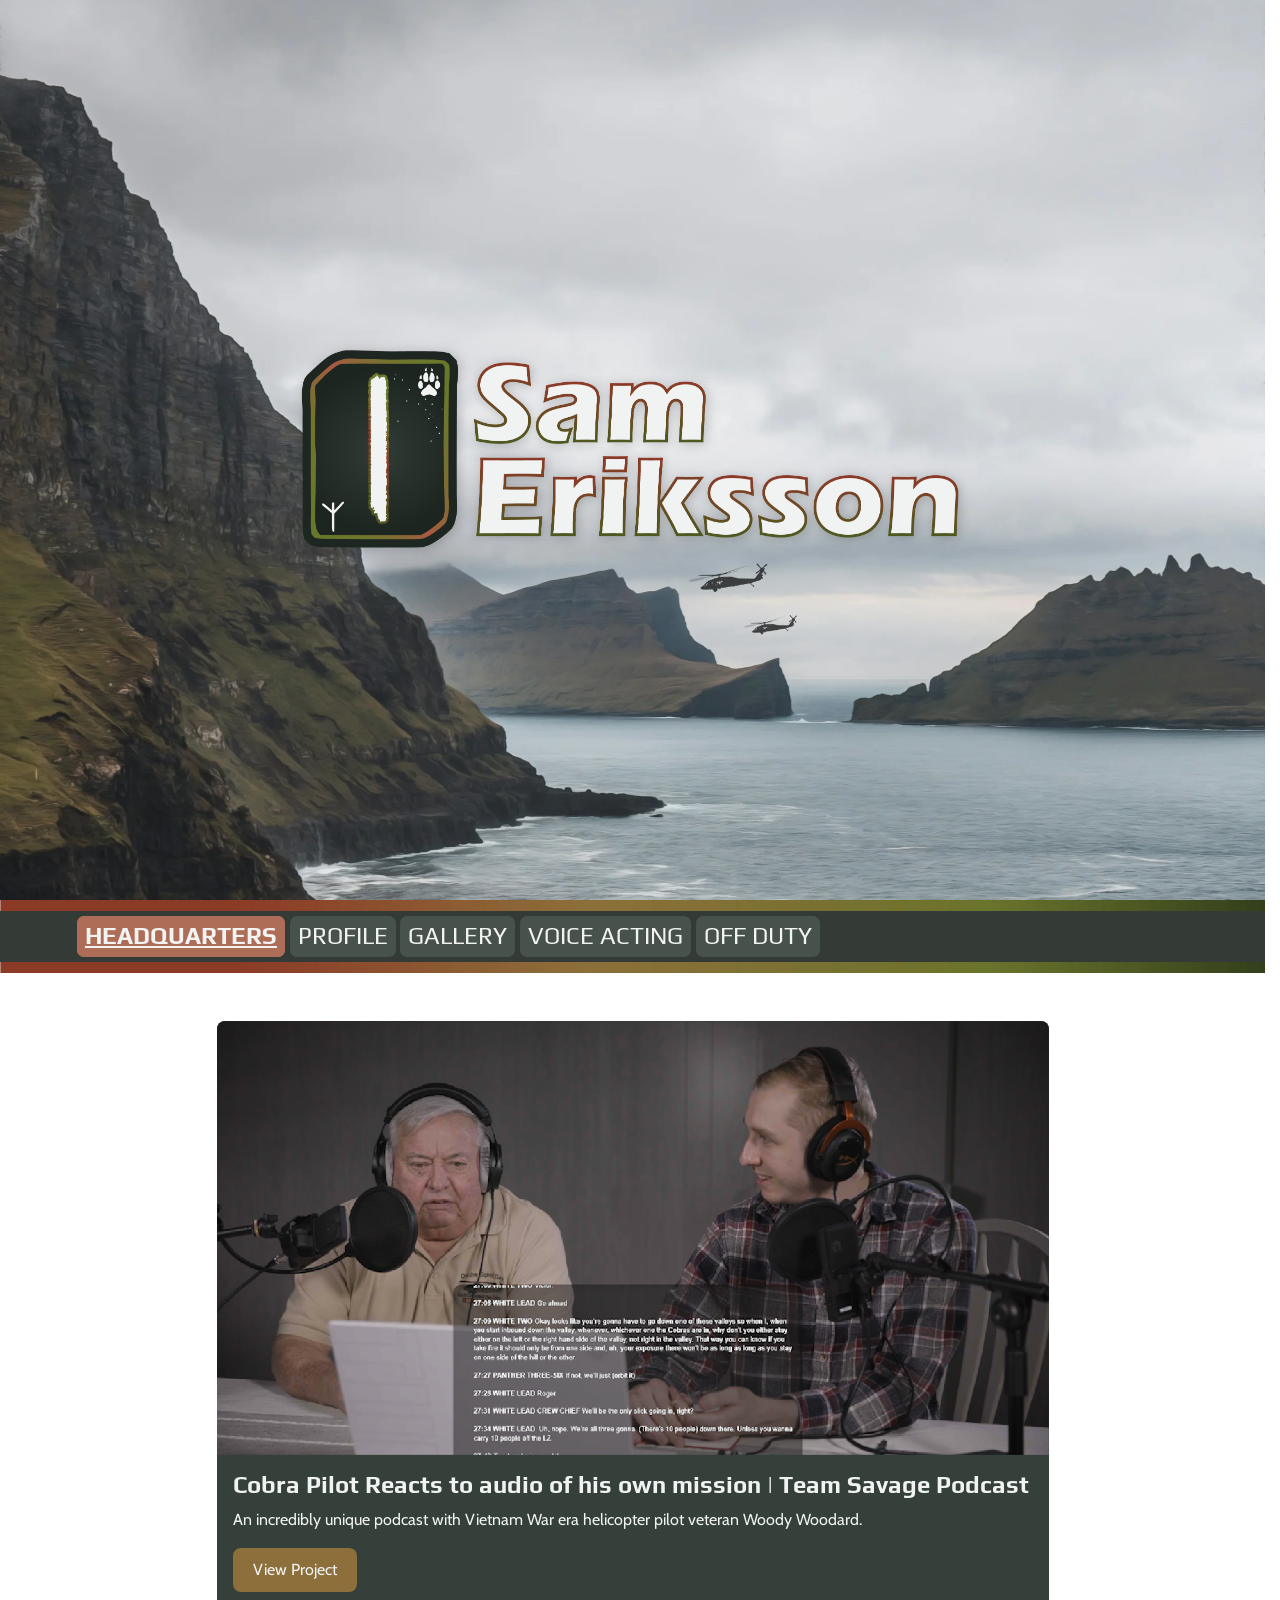
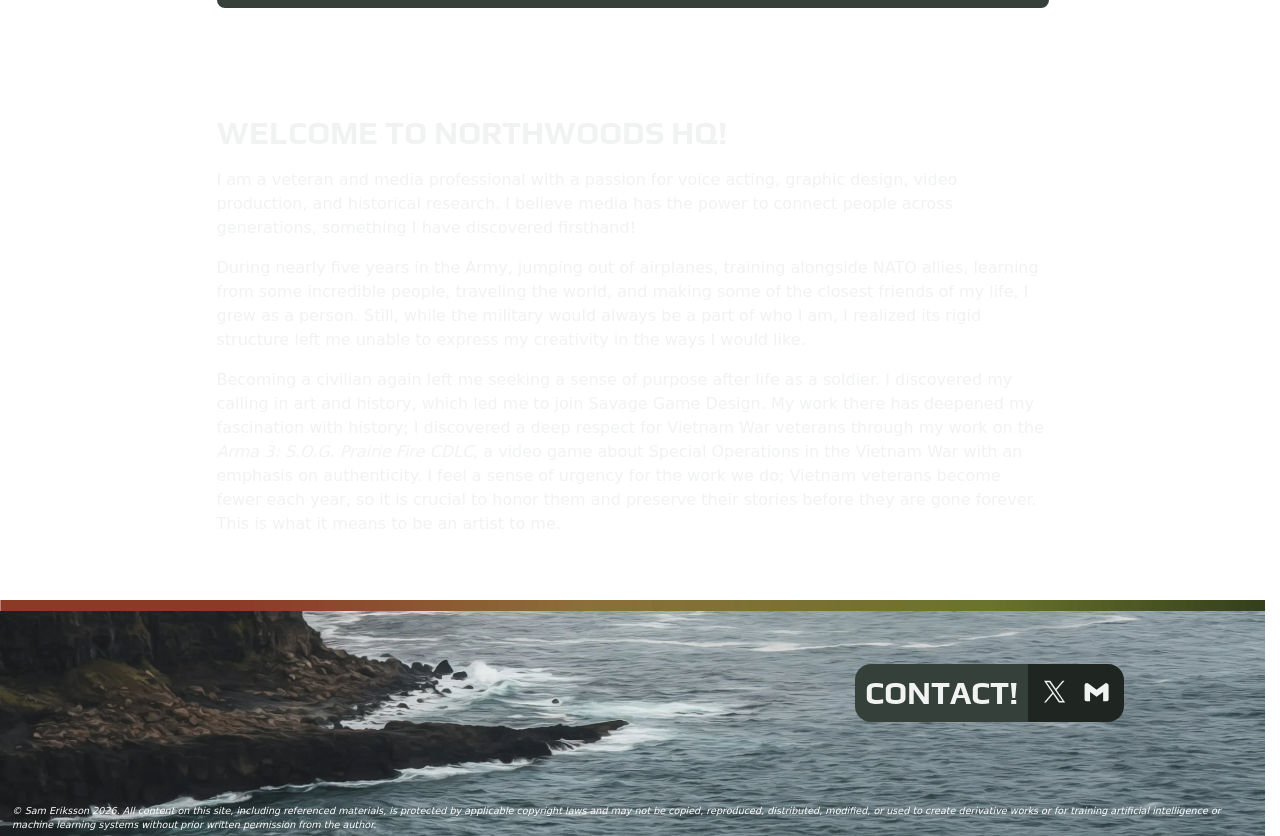
==== commit f959cb56: "Off duty page completed!" ====
--- a/index.html
+++ b/index.html
@@ -60,7 +60,7 @@
 										<a class="nav-link" href="voice.html">VOICE ACTING</a>
 									</li>
 									<li class="nav-item">
-										<a class="nav-link" href="fun.html">FUN STUFF</a>
+										<a class="nav-link" href="fun.html">OFF DUTY</a>
 									</li>
 								</ul>
 							</div>
--- a/styles/style.css
+++ b/styles/style.css
@@ -65,6 +65,29 @@
     margin: 0 auto;
 }
 
+.fun-img {
+    display: flex;
+    flex-direction: column;
+	justify-content: space-evenly;
+    max-width: 100%;
+    height: auto;
+    margin: 0 auto;
+    border-radius: 1em;
+}
+
+.funrow {
+    background-color: var(--bg-color2);
+    padding: 1em;
+    border-radius: 1em;
+    margin-bottom: 1em;
+}
+.sam-img {
+    display: block;
+    max-width: 100%;
+    height: auto;
+    margin: 0 auto;
+}
+
 .modalvideo iframe {
     width: 100%;
     height: 100%;
@@ -175,6 +198,15 @@
     margin-top: 0.4em;
 }
 
+.listblock {
+    display: block;
+}
+
+.listitem {
+    display:inline;
+    font-weight: bold;
+    font-size: 1.1em;
+}
 .bottomspacer {
     margin-bottom: 1.5em;
 }
@@ -202,6 +234,12 @@
     max-width: 65vw;
     margin: 0 auto;
     
+}
+
+.collapse-card {
+    font-family: 'Cabin', sans-serif;
+    background-color: var(--bg-color2);
+    color: var(--text-color);
 }
 
 
@@ -495,17 +533,28 @@
     width: 100%;
 }
 
+
+/* Profilecolumn */
+
+.profile-col {
+       
+    display: flex;
+	flex-direction: column;
+	justify-content: space-evenly;
+}
+
 /*icon*/
 
 .icon {
-    width: 1em;    
-    height: 1em;      
+    width: 1.2em;    
+    height: 1.2em;      
     vertical-align: top; 
     fill: #8C6F3A;  
     filter:invert(100%);
     margin-right: 0.3em;
     margin-top: 0.3em;
-    cursor: pointer;
+    display: inline;
+    margin-inline: 0.3em;
 }
 
 .iconinline {
@@ -522,8 +571,15 @@
     font-size: 24px;  
 }
 
-
-
+.justify-content-center {
+    justify-content: center;
+    display:flex;
+}
+
+.justify-content-end {
+    display: flex;
+    justify-content: end;
+}
 
 @media screen and (max-width: 576px) {
     .modalvideo {
@@ -539,10 +595,14 @@
     .gallery-work-card {
     width: 100vw; 
     height: auto; 
-
-}
-
-}
+    }
+    .hidemobile {
+        display: none;
+    }
+
+}
+
+
 
 @media screen and (max-width: 768px) {
     .gallery-work-card {
@@ -553,6 +613,9 @@
     display: flex;
     flex-direction: column;
 }
+    .hidemobile {
+        font-size:0.6em;
+    }
 }
 
 @media screen and (max-width: 1080px) {
@@ -572,4 +635,5 @@
     margin: 0 auto;
     padding-top: 2rem;
 }
+
 }
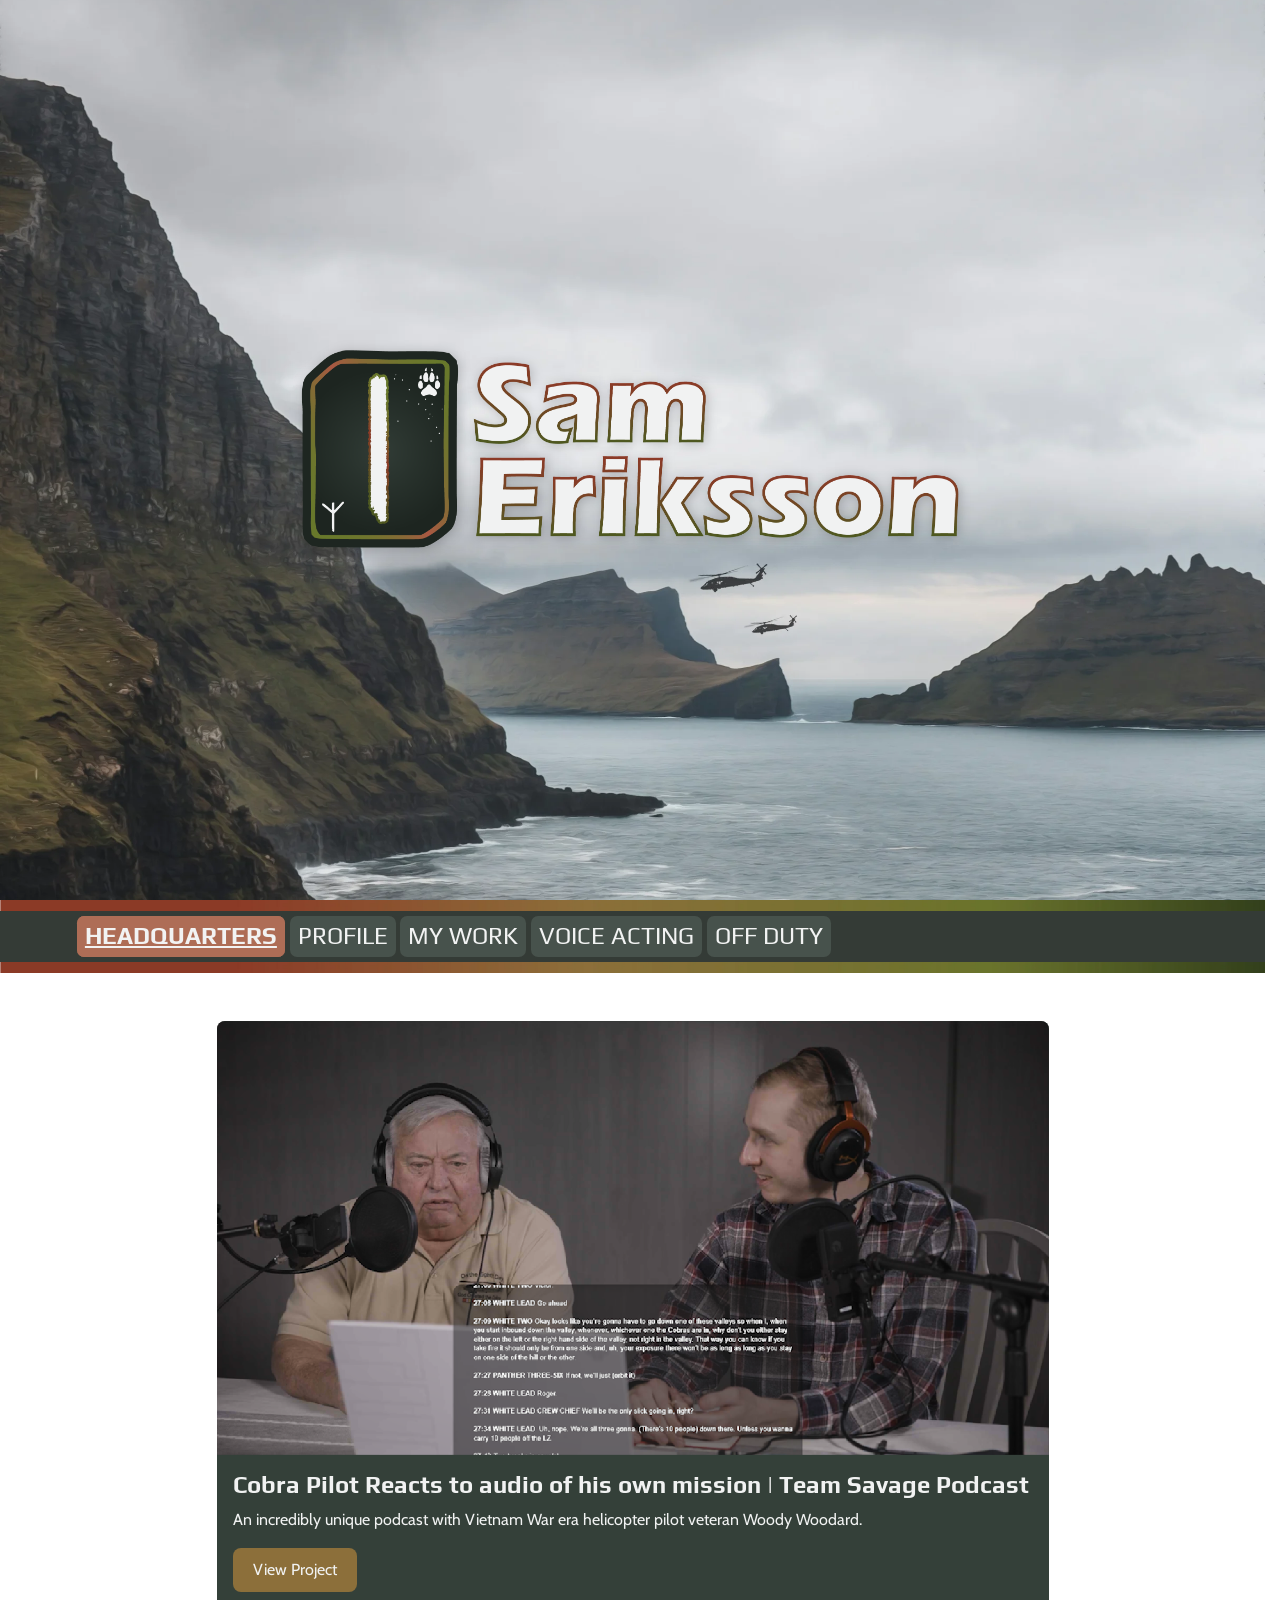
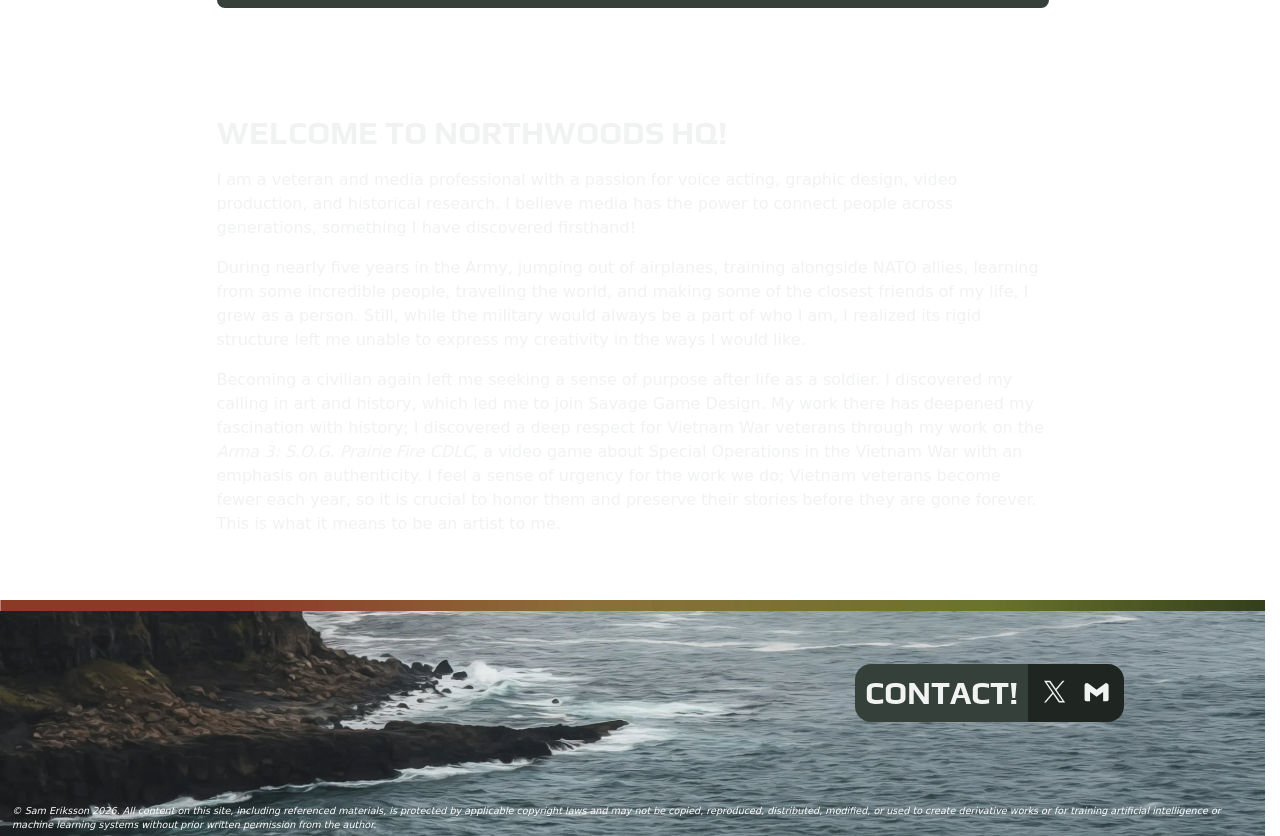
==== commit 30038c15: "Renamed "Gallery" to "My Work"" ====
--- a/index.html
+++ b/index.html
@@ -55,7 +55,7 @@
 										<a href="profile.html" class="nav-link" href="#">PROFILE</a>
 									</li>
 									<li class="nav-item">
-										<a class="nav-link" href="gallery.html">GALLERY</a>
+										<a class="nav-link" href="gallery.html">MY WORK</a>
 									<li class="nav-item">
 										<a class="nav-link" href="voice.html">VOICE ACTING</a>
 									</li>
@@ -353,7 +353,7 @@
 								<div class="col-md-8">
 									
 									<div class="modalvideo">
-										<iframe width="560" height="315" data-src="https://www.youtube.com/embed/lcCEp3kOCl8?si=NYhXFCl91g1Iw0Wu" src="" title="YouTube video player" frameborder="0" allow="accelerometer; autoplay; clipboard-write; encrypted-media; gyroscope; picture-in-picture; web-share" referrerpolicy="strict-origin-when-cross-origin" allowfullscreen></iframe>										
+										<iframe width="560" height="315" data-src="https://www.youtube.com/embed/q7Fl3dmFK8E?si=UcyWr3Mx4ssbrE61" src="" title="YouTube video player" frameborder="0" allow="accelerometer; autoplay; clipboard-write; encrypted-media; gyroscope; picture-in-picture; web-share" referrerpolicy="strict-origin-when-cross-origin" allowfullscreen></iframe>										
 										<h2 class="headingspacer">S.O.G. Prairie Fire Stories Title Sequence | Team Savage</h2>
 										<h3>Motion graphics title sequence project</h3>
 											<p class="bottomspacer">
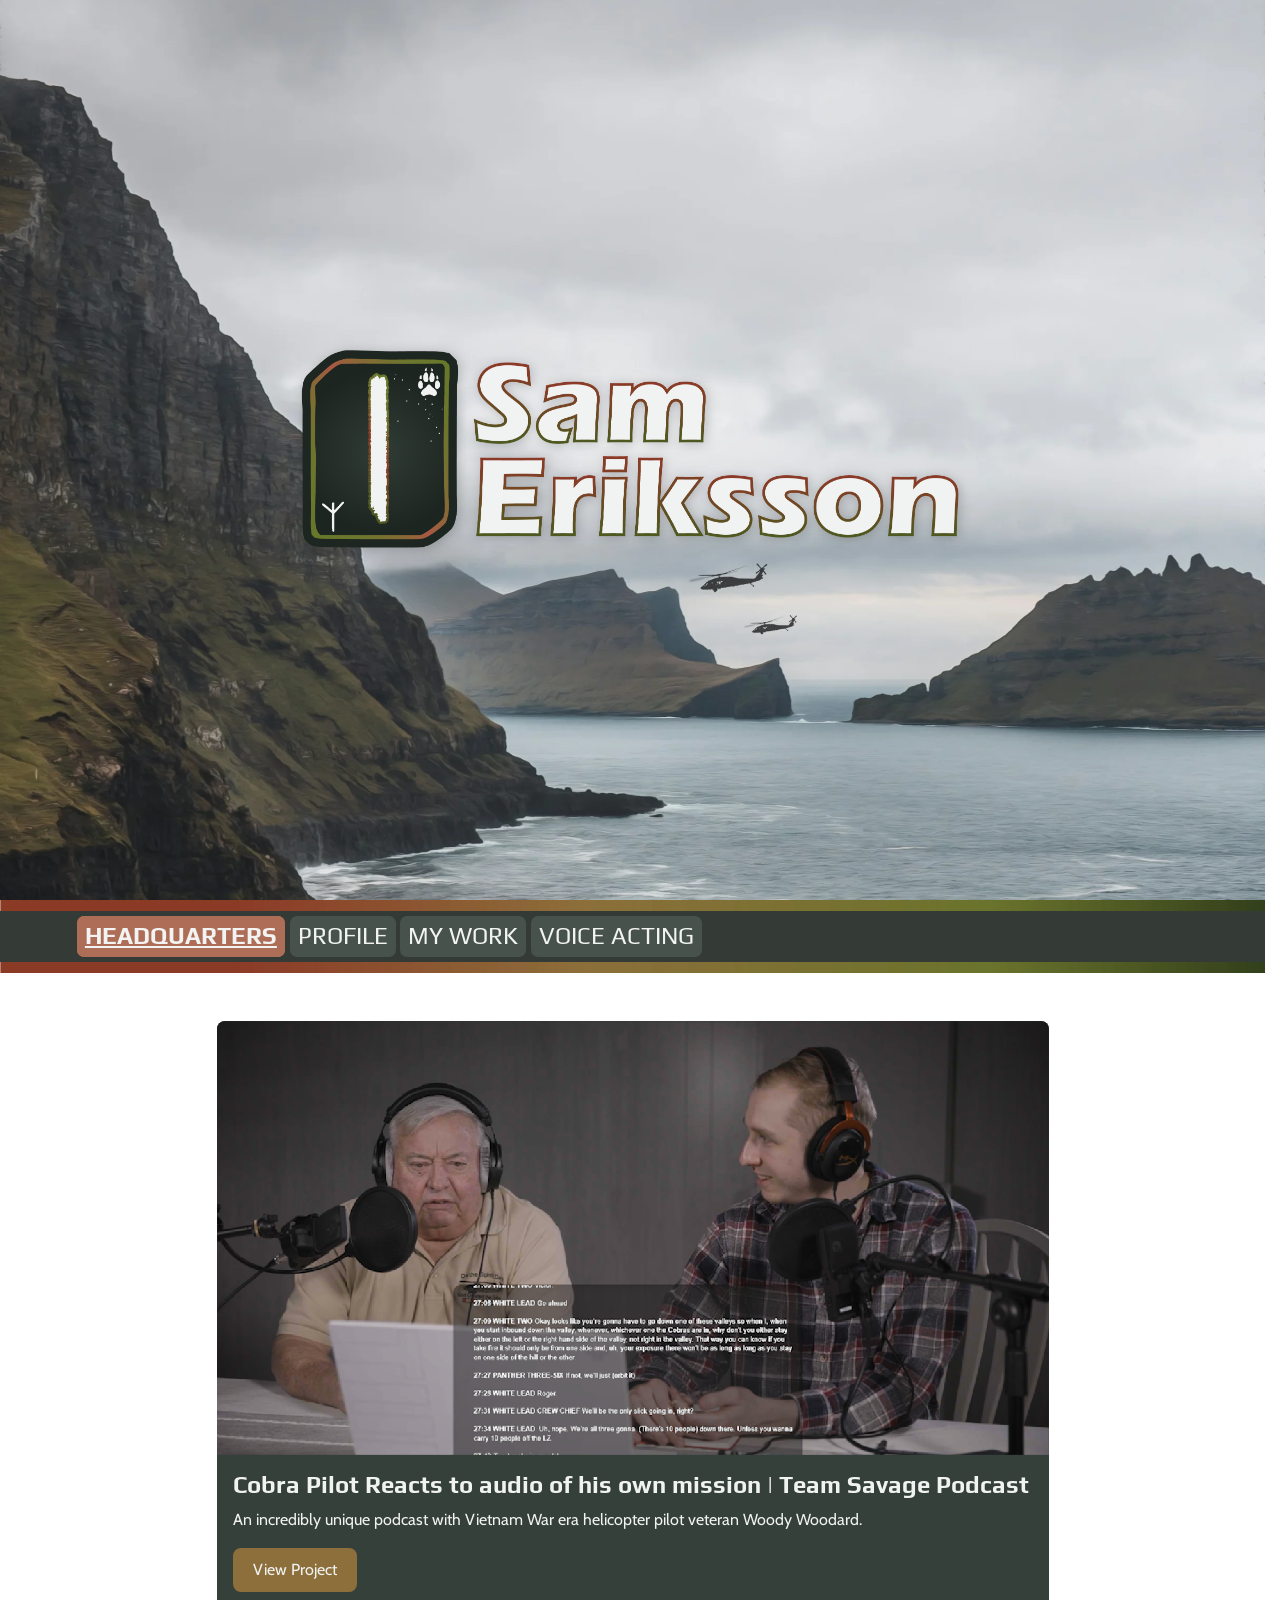
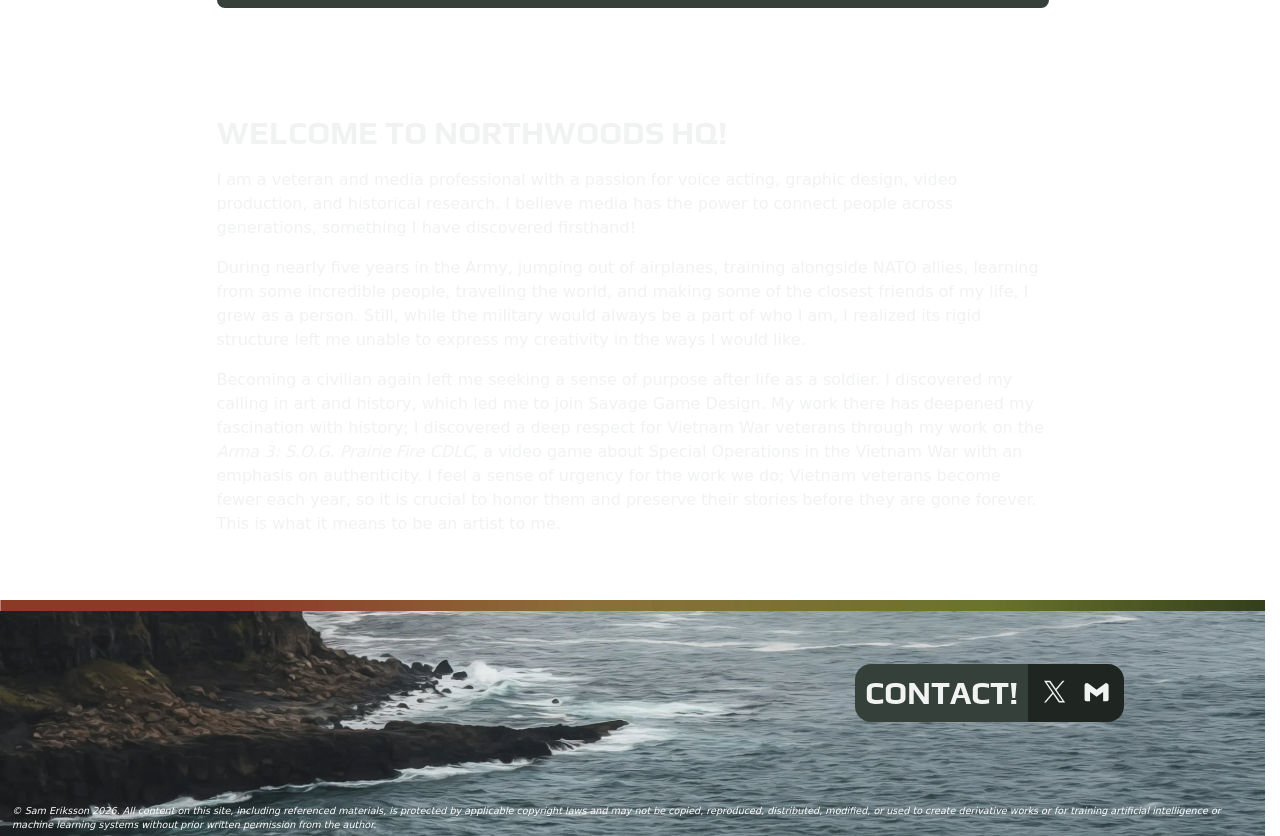
==== commit a1d9043f: "hide "off-duty" page" ====
--- a/index.html
+++ b/index.html
@@ -58,9 +58,6 @@
 										<a class="nav-link" href="gallery.html">MY WORK</a>
 									<li class="nav-item">
 										<a class="nav-link" href="voice.html">VOICE ACTING</a>
-									</li>
-									<li class="nav-item">
-										<a class="nav-link" href="fun.html">OFF DUTY</a>
 									</li>
 								</ul>
 							</div>
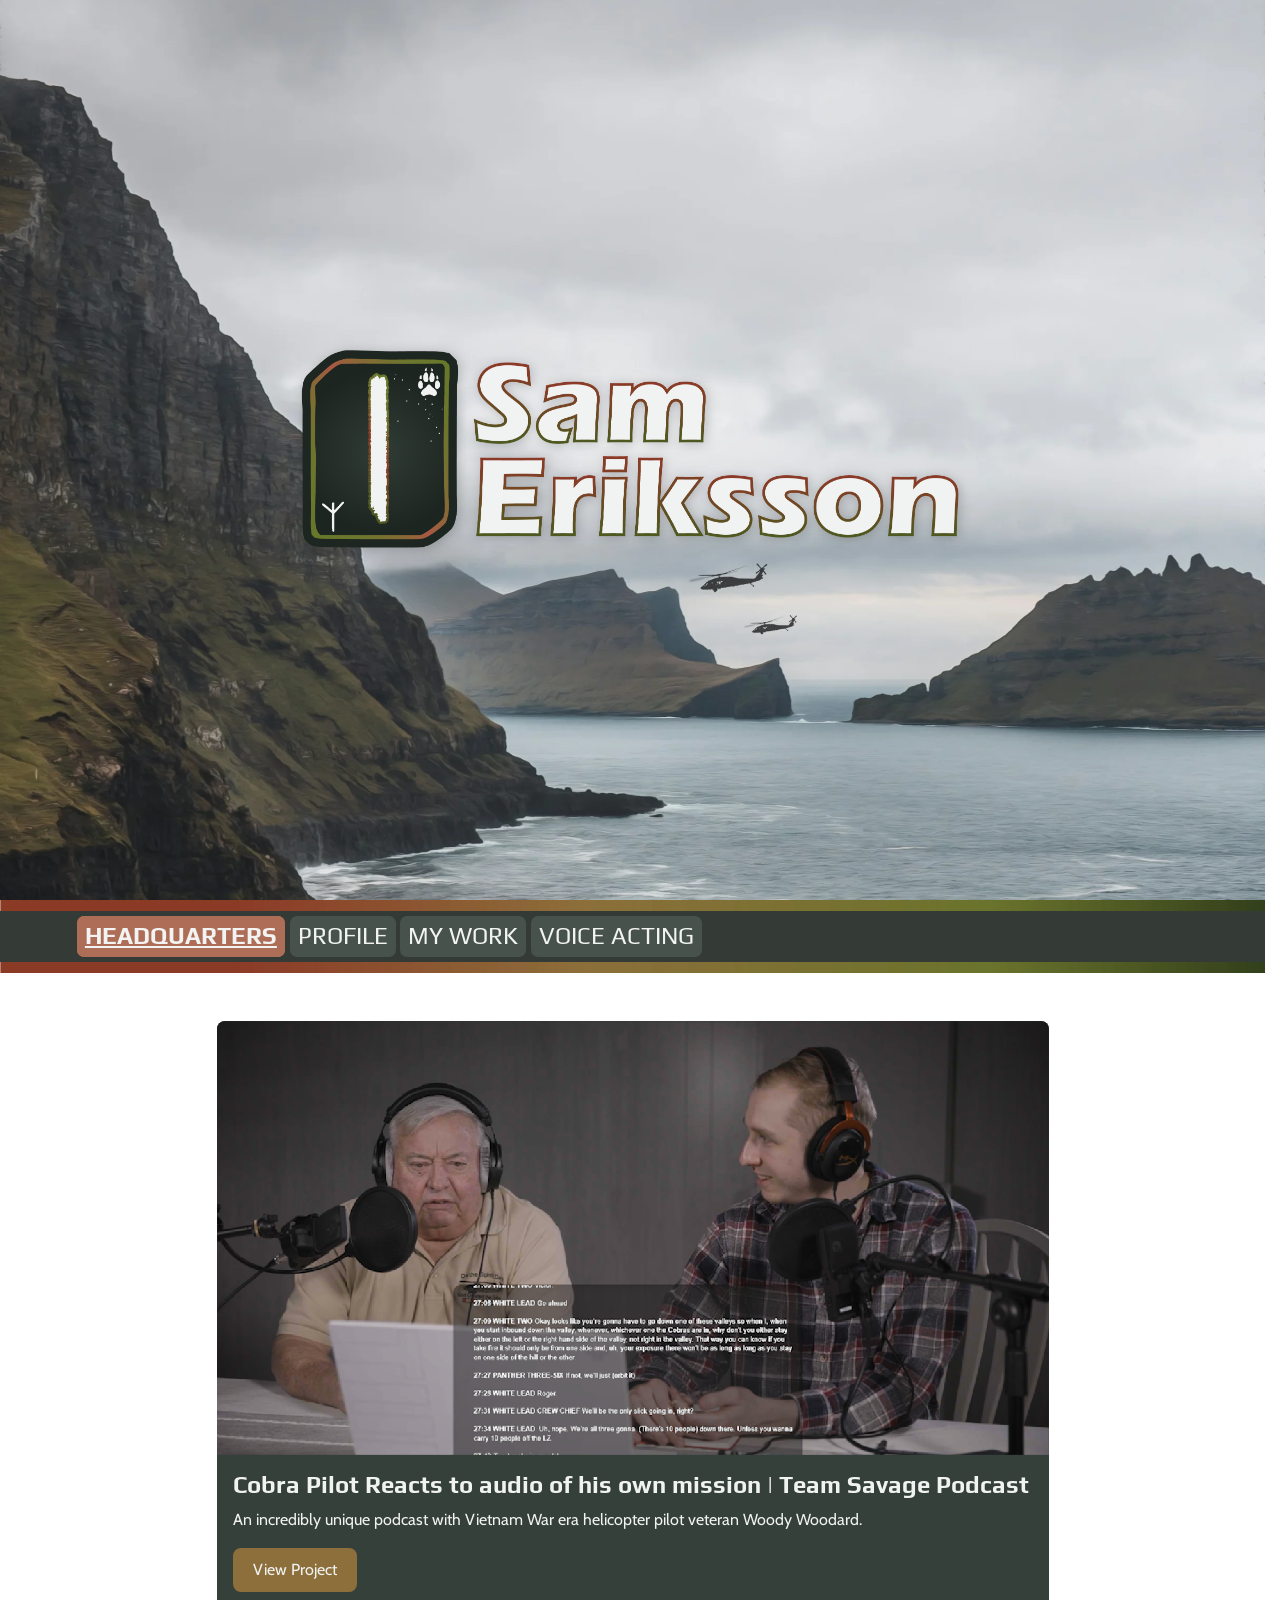
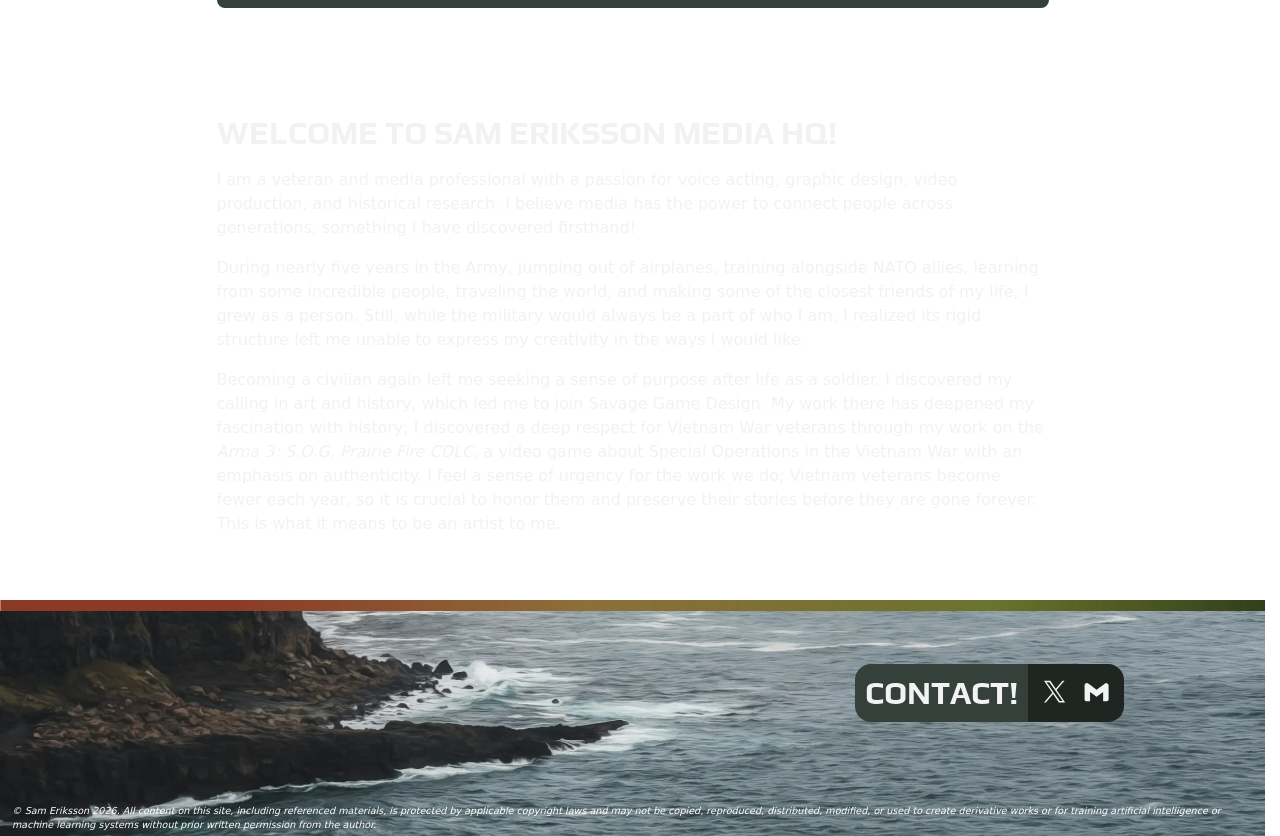
==== commit 9cf5b0fb: "Updated index page title" ====
--- a/index.html
+++ b/index.html
@@ -154,7 +154,7 @@
 					</button>
 				</div>
 			<div class="textcontent">
-			<h2 class="">WELCOME TO NORTHWOODS HQ!</h2>
+			<h2 class="">WELCOME TO SAM ERIKSSON MEDIA HQ!</h2>
 			<p class="text-start">	
 					<p>
 						I am a veteran and media professional with a passion for voice acting, graphic design, video production, and historical research. I believe media has the power to connect people across generations, something I have discovered firsthand!
